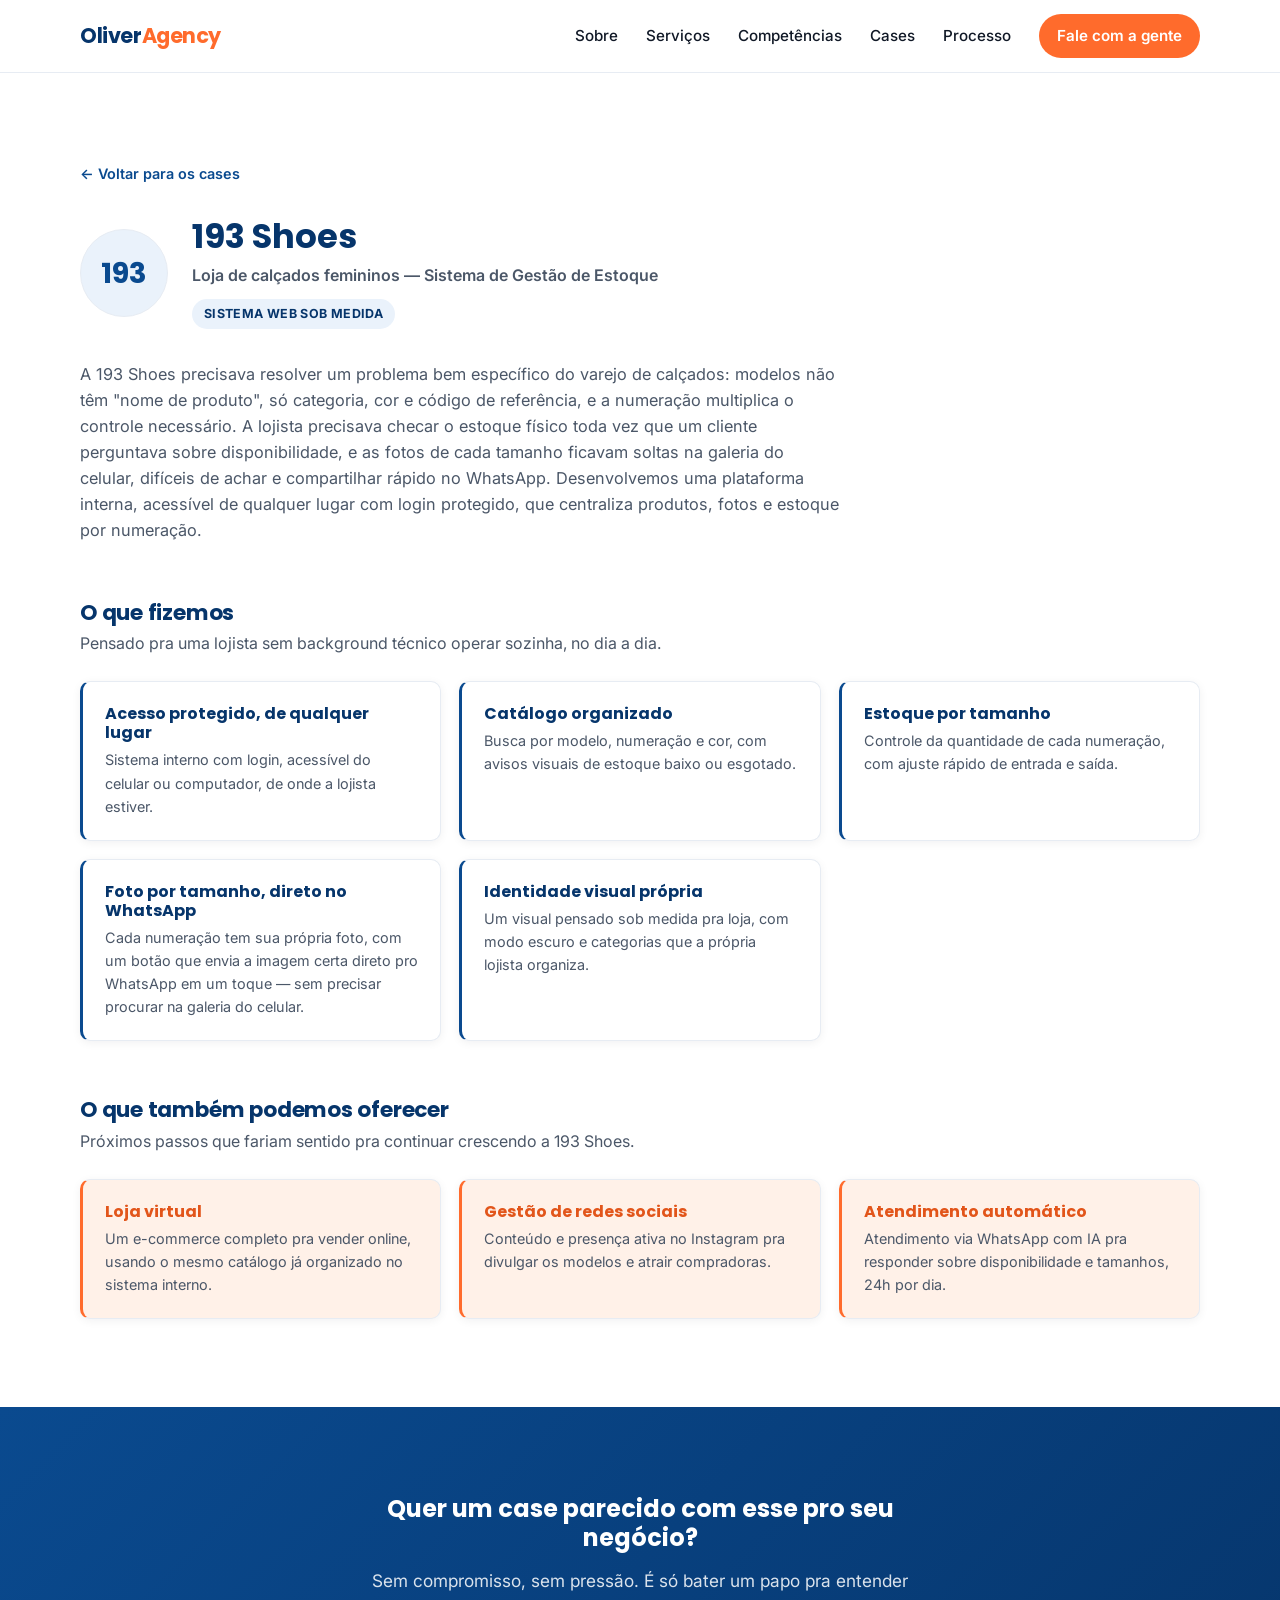
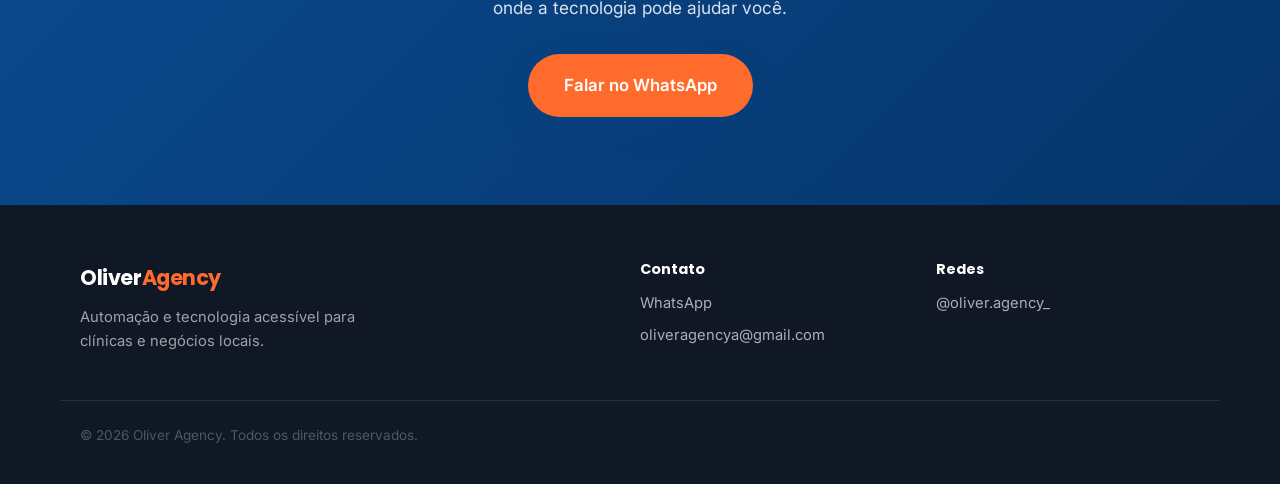
==== cases/193-shoes.html @ f558651e "Restore missing upsell section on 193 Shoes case page Lost during the earlier simplification pass; e" ====
<!DOCTYPE html>
<html lang="pt-BR">
<head>
<meta charset="UTF-8">
<meta name="viewport" content="width=device-width, initial-scale=1.0">
<title>193 Shoes — Sistema de Gestão de Estoque | Oliver Agency</title>
<meta name="description" content="Sistema web de controle de estoque por numeração desenvolvido pela Oliver Agency para a loja de calçados 193 Shoes.">
<link rel="icon" href="data:image/svg+xml,<svg xmlns=%22http://www.w3.org/2000/svg%22 viewBox=%220 0 100 100%22><rect width=%22100%22 height=%22100%22 rx=%2220%22 fill=%22%230A4A8F%22/><text x=%2250%22 y=%2268%22 font-size=%2260%22 text-anchor=%22middle%22 fill=%22%23FF6B2C%22 font-family=%22Arial%22>O</text></svg>">
<link rel="preconnect" href="https://fonts.googleapis.com">
<link rel="preconnect" href="https://fonts.gstatic.com" crossorigin>
<link href="https://fonts.googleapis.com/css2?family=Poppins:wght@600;700;800&family=Inter:wght@400;500;600;700&display=swap" rel="stylesheet">
<link rel="stylesheet" href="../css/style.css">
</head>
<body>
<div class="scroll-progress" id="scrollProgress" aria-hidden="true"></div>

<a class="skip-link" href="#main">Pular para o conteúdo</a>

<header class="site-header">
  <div class="container header-inner">
    <a href="../index.html" class="logo">Oliver<span>Agency</span></a>
    <nav class="main-nav" id="mainNav" aria-label="Navegação principal">
      <a href="../index.html#sobre">Sobre</a>
      <a href="../index.html#servicos">Serviços</a>
      <a href="../index.html#competencias">Competências</a>
      <a href="../index.html#cases">Cases</a>
      <a href="../index.html#processo">Processo</a>
      <a href="../index.html#contato" class="nav-cta">Fale com a gente</a>
    </nav>
    <button class="menu-toggle" id="menuToggle" aria-label="Abrir menu" aria-expanded="false" aria-controls="mainNav">
      <span></span><span></span><span></span>
    </button>
  </div>
</header>

<main id="main">
  <section class="section">
    <div class="container">
      <a class="profile-back" href="../index.html#cases">← Voltar para os cases</a>

      <div class="profile-hero">
        <div class="profile-avatar">
          <span class="profile-avatar-fallback">193</span>
        </div>
        <div class="profile-heading">
          <h1>193 Shoes</h1>
          <p class="profile-niche">Loja de calçados femininos — Sistema de Gestão de Estoque</p>
          <div class="profile-badges">
            <span class="status-badge">Sistema web sob medida</span>
          </div>
        </div>
      </div>

      <div class="profile-story">
        <p>A 193 Shoes precisava resolver um problema bem específico do varejo de calçados: modelos não têm "nome de produto", só categoria, cor e código de referência, e a numeração multiplica o controle necessário. A lojista precisava checar o estoque físico toda vez que um cliente perguntava sobre disponibilidade, e as fotos de cada tamanho ficavam soltas na galeria do celular, difíceis de achar e compartilhar rápido no WhatsApp. Desenvolvemos uma plataforma interna, acessível de qualquer lugar com login protegido, que centraliza produtos, fotos e estoque por numeração.</p>
      </div>

      <div class="service-group">
        <h2>O que fizemos</h2>
        <p class="service-group-sub">Pensado pra uma lojista sem background técnico operar sozinha, no dia a dia.</p>
        <div class="service-grid">
          <div class="service-card service-card-done">
            <h3>Acesso protegido, de qualquer lugar</h3>
            <p>Sistema interno com login, acessível do celular ou computador, de onde a lojista estiver.</p>
          </div>
          <div class="service-card service-card-done">
            <h3>Catálogo organizado</h3>
            <p>Busca por modelo, numeração e cor, com avisos visuais de estoque baixo ou esgotado.</p>
          </div>
          <div class="service-card service-card-done">
            <h3>Estoque por tamanho</h3>
            <p>Controle da quantidade de cada numeração, com ajuste rápido de entrada e saída.</p>
          </div>
          <div class="service-card service-card-done">
            <h3>Foto por tamanho, direto no WhatsApp</h3>
            <p>Cada numeração tem sua própria foto, com um botão que envia a imagem certa direto pro WhatsApp em um toque — sem precisar procurar na galeria do celular.</p>
          </div>
          <div class="service-card service-card-done">
            <h3>Identidade visual própria</h3>
            <p>Um visual pensado sob medida pra loja, com modo escuro e categorias que a própria lojista organiza.</p>
          </div>
        </div>
      </div>

      <div class="service-group">
        <h2>O que também podemos oferecer</h2>
        <p class="service-group-sub">Próximos passos que fariam sentido pra continuar crescendo a 193 Shoes.</p>
        <div class="service-grid">
          <div class="service-card service-card-upsell">
            <h3>Loja virtual</h3>
            <p>Um e-commerce completo pra vender online, usando o mesmo catálogo já organizado no sistema interno.</p>
          </div>
          <div class="service-card service-card-upsell">
            <h3>Gestão de redes sociais</h3>
            <p>Conteúdo e presença ativa no Instagram pra divulgar os modelos e atrair compradoras.</p>
          </div>
          <div class="service-card service-card-upsell">
            <h3>Atendimento automático</h3>
            <p>Atendimento via WhatsApp com IA pra responder sobre disponibilidade e tamanhos, 24h por dia.</p>
          </div>
        </div>
      </div>
    </div>
  </section>

  <section class="cta-final">
    <div class="container cta-final-inner">
      <h2>Quer um case parecido com esse pro seu negócio?</h2>
      <p>Sem compromisso, sem pressão. É só bater um papo pra entender onde a tecnologia pode ajudar você.</p>
      <a href="https://wa.me/5575998316140?text=Ol%C3%A1%2C%20vi%20o%20case%20da%20193%20Shoes%20e%20quero%20saber%20mais%20sobre%20a%20Oliver%20Agency" class="btn btn-primary btn-lg" target="_blank" rel="noopener">
        Falar no WhatsApp
      </a>
    </div>
  </section>
</main>

<footer class="site-footer">
  <div class="container footer-inner">
    <div class="footer-brand">
      <span class="logo logo-footer">Oliver<span>Agency</span></span>
      <p>Automação e tecnologia acessível para clínicas e negócios locais.</p>
    </div>
    <div class="footer-contact">
      <h4>Contato</h4>
      <a href="https://wa.me/5575998316140" target="_blank" rel="noopener">WhatsApp</a>
      <a href="mailto:oliveragencya@gmail.com">oliveragencya@gmail.com</a>
    </div>
    <div class="footer-social">
      <h4>Redes</h4>
      <a href="https://instagram.com/oliver.agency_" target="_blank" rel="noopener">@oliver.agency_</a>
    </div>
  </div>
  <div class="container footer-bottom">
    <p>&copy; <span id="year"></span> Oliver Agency. Todos os direitos reservados.</p>
  </div>
</footer>

<script src="../js/main.js"></script>
</body>
</html>
---- css/style.css ----
/* ==========================================================================
   Oliver Agency — Design tokens
   ========================================================================== */
:root {
  --blue: #0A4A8F;
  --blue-dark: #06356b;
  --blue-light: #eaf2fb;
  --orange: #FF6B2C;
  --orange-dark: #e2551a;
  --orange-light: #fff1e8;
  --white: #ffffff;
  --ink: #101826;
  --ink-soft: #4b5768;
  --line: #e7ecf3;
  --bg-alt: #f6f9fd;

  --font-head: 'Poppins', 'Segoe UI', sans-serif;
  --font-body: 'Inter', 'Segoe UI', sans-serif;

  --radius: 16px;
  --radius-sm: 10px;
  --shadow-sm: 0 2px 10px rgba(16, 24, 38, 0.06);
  --shadow-md: 0 12px 32px rgba(10, 74, 143, 0.12);
  --container: 1160px;
}

* { box-sizing: border-box; }
html { scroll-behavior: smooth; }
body {
  margin: 0;
  font-family: var(--font-body);
  color: var(--ink);
  background: var(--white);
  line-height: 1.6;
  -webkit-font-smoothing: antialiased;
}
h1, h2, h3, h4 { font-family: var(--font-head); color: var(--blue-dark); line-height: 1.2; margin: 0 0 0.5em; }
p { margin: 0 0 1em; color: var(--ink-soft); }
a { color: inherit; text-decoration: none; }
code {
  font-family: 'SFMono-Regular', Consolas, monospace;
  font-size: 0.85em;
  background: var(--bg-alt);
  padding: 2px 6px;
  border-radius: 4px;
}
.profile-story a, .service-card p a {
  color: var(--blue);
  text-decoration: underline;
  text-underline-offset: 2px;
}
img { max-width: 100%; display: block; }
ol, ul { padding: 0; margin: 0; list-style: none; }
svg { flex-shrink: 0; }

.container {
  max-width: var(--container);
  margin: 0 auto;
  padding: 0 20px;
}
.section-narrow { max-width: 760px; }

.skip-link {
  position: absolute;
  left: -999px;
  top: 0;
  background: var(--blue);
  color: #fff;
  padding: 10px 16px;
  z-index: 1000;
}
.skip-link:focus { left: 10px; top: 10px; }

/* ==========================================================================
   Scroll progress bar
   ========================================================================== */
.scroll-progress {
  position: fixed;
  top: 0;
  left: 0;
  height: 3px;
  width: 0%;
  background: linear-gradient(90deg, var(--orange), var(--blue));
  z-index: 999;
  transition: width 0.1s linear;
}
@media (prefers-reduced-motion: reduce) {
  .scroll-progress { transition: none; }
}

/* ==========================================================================
   Header
   ========================================================================== */
.main-nav a.active { color: var(--orange-dark); }
.site-header {
  position: sticky;
  top: 0;
  z-index: 100;
  background: rgba(255, 255, 255, 0.92);
  backdrop-filter: blur(8px);
  border-bottom: 1px solid var(--line);
}
.header-inner {
  display: flex;
  align-items: center;
  justify-content: space-between;
  height: 72px;
}
.logo {
  font-family: var(--font-head);
  font-weight: 700;
  font-size: 1.3rem;
  color: var(--blue-dark);
  letter-spacing: -0.02em;
}
.logo span { color: var(--orange); }

.main-nav {
  display: flex;
  align-items: center;
  gap: 28px;
}
.main-nav a {
  font-size: 0.95rem;
  font-weight: 500;
  color: var(--ink);
  transition: color 0.2s ease;
}
.main-nav a:hover { color: var(--orange); }
.nav-cta {
  background: var(--orange);
  color: #fff !important;
  padding: 10px 18px;
  border-radius: 999px;
  font-weight: 600 !important;
}
.nav-cta:hover { background: var(--orange-dark); color: #fff !important; }

.menu-toggle {
  display: none;
  flex-direction: column;
  gap: 5px;
  background: none;
  border: none;
  cursor: pointer;
  padding: 8px;
}
.menu-toggle span {
  width: 24px;
  height: 2px;
  background: var(--blue-dark);
  transition: transform 0.25s ease, opacity 0.25s ease;
}
.menu-toggle.open span:nth-child(1) { transform: translateY(7px) rotate(45deg); }
.menu-toggle.open span:nth-child(2) { opacity: 0; }
.menu-toggle.open span:nth-child(3) { transform: translateY(-7px) rotate(-45deg); }

/* ==========================================================================
   Hero
   ========================================================================== */
.hero {
  position: relative;
  padding: 96px 0 80px;
  overflow: hidden;
  background: linear-gradient(180deg, #fbfdff 0%, #ffffff 100%);
}
.hero-glow {
  position: absolute;
  top: -180px;
  right: -160px;
  width: 480px;
  height: 480px;
  background: radial-gradient(circle, rgba(255,107,44,0.16), transparent 70%);
  z-index: 0;
  animation: float-blob-1 10s ease-in-out infinite;
}
.hero-glow-2 {
  position: absolute;
  bottom: -220px;
  left: -180px;
  width: 520px;
  height: 520px;
  background: radial-gradient(circle, rgba(10,74,143,0.12), transparent 70%);
  z-index: 0;
  animation: float-blob-2 12s ease-in-out infinite;
}
@keyframes float-blob-1 {
  0%, 100% { transform: translate(0, 0) scale(1); }
  50% { transform: translate(-30px, 30px) scale(1.06); }
}
@keyframes float-blob-2 {
  0%, 100% { transform: translate(0, 0) scale(1); }
  50% { transform: translate(30px, -20px) scale(1.08); }
}
@media (prefers-reduced-motion: reduce) {
  .hero-glow, .hero-glow-2 { animation: none; }
}
.hero-inner { position: relative; z-index: 1; max-width: 780px; }
.eyebrow {
  display: inline-block;
  font-weight: 600;
  color: var(--orange-dark);
  background: var(--orange-light);
  padding: 6px 14px;
  border-radius: 999px;
  font-size: 0.85rem;
  margin-bottom: 20px;
}
.hero h1 {
  font-size: clamp(2.1rem, 5vw, 3.4rem);
  font-weight: 700;
  letter-spacing: -0.02em;
  margin-bottom: 22px;
}
.hero h1 .highlight {
  background: linear-gradient(90deg, var(--orange-dark), var(--orange), #ffb27a, var(--orange));
  background-size: 250% auto;
  -webkit-background-clip: text;
  background-clip: text;
  color: transparent;
  animation: gradient-shift 5s ease-in-out infinite;
}
@keyframes gradient-shift {
  0%, 100% { background-position: 0% center; }
  50% { background-position: 100% center; }
}
@media (prefers-reduced-motion: reduce) {
  .hero h1 .highlight { animation: none; }
}
.hero-sub {
  font-size: 1.15rem;
  color: var(--ink-soft);
  max-width: 620px;
  margin-bottom: 32px;
}
.hero-actions { display: flex; flex-wrap: wrap; gap: 14px; }

/* ==========================================================================
   Buttons
   ========================================================================== */
.btn {
  position: relative;
  display: inline-flex;
  align-items: center;
  gap: 10px;
  padding: 14px 26px;
  border-radius: 999px;
  font-weight: 600;
  font-size: 1rem;
  transition: transform 0.2s ease, box-shadow 0.2s ease, background 0.2s ease;
  border: 2px solid transparent;
  cursor: pointer;
  overflow: hidden;
}
.btn-primary::before {
  content: "";
  position: absolute;
  top: 0;
  left: -60%;
  width: 40%;
  height: 100%;
  background: linear-gradient(120deg, transparent, rgba(255,255,255,0.35), transparent);
  transform: skewX(-20deg);
  transition: left 0.6s ease;
}
.btn-primary:hover::before { left: 130%; }
@media (prefers-reduced-motion: reduce) {
  .btn-primary::before { display: none; }
}
.btn-primary {
  background: var(--orange);
  color: #fff;
  box-shadow: var(--shadow-md);
}
.btn-primary:hover { background: var(--orange-dark); transform: translateY(-2px); }
.btn-ghost {
  background: transparent;
  color: var(--blue-dark);
  border-color: var(--line);
}
.btn-ghost:hover { border-color: var(--blue); transform: translateY(-2px); }
.btn-lg { padding: 16px 34px; font-size: 1.05rem; }

/* ==========================================================================
   Sections
   ========================================================================== */
.section { padding: 88px 0; }
.section-alt { background: var(--bg-alt); }
.section-head { max-width: 680px; margin: 0 auto 52px; text-align: center; }
.section-head p.lead { margin-left: auto; margin-right: auto; }

.tag {
  display: inline-block;
  font-size: 0.8rem;
  font-weight: 700;
  text-transform: uppercase;
  letter-spacing: 0.08em;
  color: var(--blue);
  margin-bottom: 14px;
}
.section h2 {
  font-size: clamp(1.6rem, 3.2vw, 2.3rem);
  font-weight: 700;
  letter-spacing: -0.01em;
}
.lead { font-size: 1.08rem; }

/* Sobre section keeps left alignment even though narrow */
#sobre .tag, #sobre h2, #sobre p { text-align: left; }

/* ==========================================================================
   Grids & Cards
   ========================================================================== */
.grid { display: grid; gap: 26px; }
.grid-3 { grid-template-columns: repeat(3, 1fr); }
.grid-2 { grid-template-columns: repeat(2, 1fr); }

.card {
  background: #fff;
  border: 1px solid var(--line);
  border-radius: var(--radius);
  padding: 32px 28px;
  box-shadow: var(--shadow-sm);
  transition: transform 0.25s ease, box-shadow 0.25s ease;
}
.card:hover { transform: translateY(-4px); box-shadow: var(--shadow-md); }
.card h3 { font-size: 1.15rem; margin-bottom: 10px; }
.card p { margin-bottom: 0; font-size: 0.97rem; }

.card-icon {
  width: 56px;
  height: 56px;
  border-radius: 14px;
  display: flex;
  align-items: center;
  justify-content: center;
  margin-bottom: 20px;
}
.icon-orange { background: var(--orange-light); color: var(--orange-dark); }
.icon-blue { background: var(--blue-light); color: var(--blue); }

/* ==========================================================================
   Skills / Competências
   ========================================================================== */
.skills-grid {
  display: grid;
  grid-template-columns: repeat(2, 1fr);
  gap: 22px;
}
.skill-block {
  background: #fff;
  border: 1px solid var(--line);
  border-radius: var(--radius);
  padding: 28px;
  box-shadow: var(--shadow-sm);
}
.skill-title {
  display: flex;
  align-items: center;
  gap: 10px;
  font-size: 1.1rem;
  margin-bottom: 10px;
}
.dot { width: 10px; height: 10px; border-radius: 50%; flex-shrink: 0; }
.dot-orange { background: var(--orange); }
.dot-blue { background: var(--blue); }
.skill-desc { font-size: 0.95rem; margin-bottom: 16px; }
.badges { display: flex; flex-wrap: wrap; gap: 8px; }
.badge {
  font-size: 0.82rem;
  font-weight: 600;
  padding: 6px 12px;
  border-radius: 999px;
  background: var(--blue-light);
  color: var(--blue-dark);
  white-space: nowrap;
}

/* ==========================================================================
   Cases — carrossel horizontal infinito
   ========================================================================== */
.cases-carousel {
  display: flex;
  align-items: center;
  gap: 14px;
}
.cases-viewport {
  overflow-x: auto;
  overflow-y: hidden;
  flex: 1;
  min-width: 0;
  scroll-snap-type: x proximity;
  -webkit-overflow-scrolling: touch;
  scrollbar-width: thin;
}
.cases-slide { scroll-snap-align: start; }
.cases-track {
  display: flex;
  gap: 24px;
  transition: transform 0.6s cubic-bezier(0.65, 0, 0.35, 1);
}
.cases-slide {
  flex: 0 0 auto;
  width: 300px;
  display: flex;
}
.cases-slide > * { width: 100%; }
.cases-arrow {
  flex-shrink: 0;
  width: 44px;
  height: 44px;
  border-radius: 50%;
  background: #fff;
  border: 1px solid var(--line);
  display: flex;
  align-items: center;
  justify-content: center;
  color: var(--blue-dark);
  cursor: pointer;
  box-shadow: var(--shadow-sm);
  transition: background 0.2s ease, color 0.2s ease, transform 0.2s ease;
}
.cases-arrow:hover { background: var(--orange); color: #fff; transform: scale(1.06); }
@media (max-width: 980px) {
  .cases-slide { width: 270px; }
}
@media (max-width: 760px) {
  .cases-carousel { gap: 6px; }
  .cases-arrow { width: 36px; height: 36px; }
  .cases-slide { width: 78vw; }
}

.case-card {
  background: #fff;
  border: 1px solid var(--line);
  border-radius: var(--radius);
  padding: 26px 24px;
  box-shadow: var(--shadow-sm);
  transition: transform 0.25s ease, box-shadow 0.25s ease;
  display: flex;
  flex-direction: column;
}
.case-card:hover { transform: translateY(-4px); box-shadow: var(--shadow-md); }
.case-tagbar { margin-bottom: 16px; }
.case-type {
  font-size: 0.72rem;
  font-weight: 700;
  text-transform: uppercase;
  letter-spacing: 0.04em;
  color: var(--blue);
  background: var(--blue-light);
  padding: 5px 10px;
  border-radius: 999px;
}
.case-tagbar-progress .case-type { color: var(--orange-dark); background: var(--orange-light); }
.case-card h3 { font-size: 1.1rem; margin-bottom: 4px; }
.case-niche { font-size: 0.85rem; color: var(--ink-soft); font-weight: 600; margin-bottom: 12px; }
.case-result { font-size: 0.92rem; margin-bottom: 0; }

.case-avatar {
  width: 56px;
  height: 56px;
  border-radius: 50%;
  overflow: hidden;
  margin-bottom: 16px;
  background: var(--blue-light);
  display: flex;
  align-items: center;
  justify-content: center;
  border: 1px solid var(--line);
}
.case-avatar img { width: 100%; height: 100%; object-fit: cover; }
.case-avatar-fallback {
  font-family: var(--font-head);
  font-weight: 700;
  font-size: 1.05rem;
  color: var(--blue);
}

.case-cta-link {
  display: inline-flex;
  align-items: center;
  gap: 4px;
  margin-top: auto;
  padding-top: 16px;
  border-top: 1px solid var(--line);
  font-size: 0.88rem;
  font-weight: 700;
  color: var(--orange-dark);
  transition: gap 0.2s ease;
}
.case-cta-link:hover { gap: 8px; }

.case-links {
  display: flex;
  align-items: center;
  gap: 10px;
  margin-top: 16px;
  padding-top: 16px;
  border-top: 1px solid var(--line);
}
.case-link {
  display: inline-flex;
  align-items: center;
  justify-content: center;
  width: 34px;
  height: 34px;
  border-radius: 50%;
  background: var(--bg-alt);
  color: var(--blue);
  transition: background 0.2s ease, color 0.2s ease;
}
.case-link:hover { background: var(--orange); color: #fff; }
.case-link-site {
  width: auto;
  border-radius: 999px;
  padding: 0 14px;
  gap: 6px;
  font-size: 0.82rem;
  font-weight: 600;
}

/* ==========================================================================
   Perfil de cliente (cases/*.html)
   ========================================================================== */
.profile-back {
  display: inline-flex;
  align-items: center;
  gap: 6px;
  font-size: 0.9rem;
  font-weight: 600;
  color: var(--blue);
  margin-bottom: 32px;
}
.profile-back:hover { color: var(--orange-dark); }

.profile-hero {
  display: flex;
  align-items: center;
  gap: 24px;
  flex-wrap: wrap;
  margin-bottom: 12px;
}
.profile-avatar {
  width: 88px;
  height: 88px;
  border-radius: 50%;
  background: var(--blue-light);
  border: 1px solid var(--line);
  display: flex;
  align-items: center;
  justify-content: center;
  overflow: hidden;
  flex-shrink: 0;
}
.profile-avatar img { width: 100%; height: 100%; object-fit: cover; }
.profile-avatar-fallback {
  font-family: var(--font-head);
  font-weight: 700;
  font-size: 1.8rem;
  color: var(--blue);
}
.profile-heading h1 {
  font-size: clamp(1.5rem, 3.4vw, 2.1rem);
  margin-bottom: 6px;
}
.profile-niche { color: var(--ink-soft); font-weight: 600; margin-bottom: 10px; }
.profile-badges { display: flex; flex-wrap: wrap; gap: 8px; }
.status-badge {
  font-size: 0.78rem;
  font-weight: 700;
  text-transform: uppercase;
  letter-spacing: 0.03em;
  padding: 5px 12px;
  border-radius: 999px;
  background: var(--blue-light);
  color: var(--blue-dark);
}
.status-badge-progress { background: var(--orange-light); color: var(--orange-dark); }

.profile-links {
  display: flex;
  flex-wrap: wrap;
  gap: 10px;
  margin: 28px 0 8px;
}
.profile-link {
  display: inline-flex;
  align-items: center;
  gap: 8px;
  padding: 10px 18px;
  border-radius: 999px;
  background: var(--bg-alt);
  border: 1px solid var(--line);
  color: var(--blue-dark);
  font-weight: 600;
  font-size: 0.92rem;
  transition: background 0.2s ease, border-color 0.2s ease;
}
.profile-link:hover { background: var(--blue-light); border-color: var(--blue); }

.social-preview { position: relative; }
.social-preview-card {
  position: absolute;
  bottom: calc(100% + 12px);
  left: 50%;
  transform: translateX(-50%) translateY(6px);
  width: 180px;
  background: #fff;
  border: 1px solid var(--line);
  border-radius: 16px;
  padding: 16px;
  box-shadow: var(--shadow-md);
  opacity: 0;
  pointer-events: none;
  transition: opacity 0.2s ease, transform 0.2s ease;
  text-align: center;
  z-index: 20;
}
.social-preview-card::after {
  content: "";
  position: absolute;
  top: 100%;
  left: 50%;
  transform: translateX(-50%);
  border: 7px solid transparent;
  border-top-color: #fff;
}
.social-preview:hover .social-preview-card,
.social-preview:focus-visible .social-preview-card {
  opacity: 1;
  transform: translateX(-50%) translateY(0);
  pointer-events: auto;
}
.social-preview-card img {
  width: 56px;
  height: 56px;
  border-radius: 50%;
  object-fit: cover;
  display: block;
  margin: 0 auto 10px;
  border: 1px solid var(--line);
}
.social-preview-handle {
  display: block;
  font-weight: 700;
  font-size: 0.85rem;
  color: var(--ink);
  margin-bottom: 6px;
}
.social-preview-cta {
  display: block;
  font-size: 0.75rem;
  color: var(--orange-dark);
  font-weight: 700;
}

.profile-intro { max-width: 680px; font-size: 1.05rem; margin: 24px 0 0; }

.service-group { margin-top: 56px; }
.service-group h2 {
  font-size: 1.35rem;
  margin-bottom: 6px;
}
.service-group-sub { color: var(--ink-soft); margin-bottom: 24px; max-width: 620px; }

.service-grid {
  display: grid;
  grid-template-columns: repeat(3, 1fr);
  gap: 18px;
}
.service-card {
  background: #fff;
  border: 1px solid var(--line);
  border-radius: var(--radius-sm);
  padding: 22px;
  box-shadow: var(--shadow-sm);
}
.service-card h3 { font-size: 1rem; margin-bottom: 6px; }
.service-card p { font-size: 0.9rem; margin-bottom: 0; }
.service-card-done { border-left: 3px solid var(--blue); }
.service-card-upsell {
  border-left: 3px solid var(--orange);
  background: var(--orange-light);
}
.service-card-upsell h3 { color: var(--orange-dark); }

/* ==========================================================================
   Perfil de cliente — narrativa, stack, estatísticas e desafios
   ========================================================================== */
.profile-story {
  max-width: 760px;
  margin-top: 32px;
}
.profile-story h2 { font-size: 1.35rem; margin-bottom: 14px; }
.profile-story p { font-size: 1.02rem; }
.profile-story p + p { margin-top: 1em; }

.tech-stack { margin-top: 28px; }
.tech-stack-label {
  font-size: 0.78rem;
  font-weight: 700;
  text-transform: uppercase;
  letter-spacing: 0.05em;
  color: var(--ink-soft);
  margin-bottom: 10px;
}

.stat-grid {
  display: grid;
  grid-template-columns: repeat(3, 1fr);
  gap: 18px;
}
.stat-card {
  background: var(--blue-light);
  border-radius: var(--radius-sm);
  padding: 24px 20px;
  text-align: center;
}
.stat-number {
  display: block;
  font-family: var(--font-head);
  font-weight: 800;
  font-size: 1.9rem;
  color: var(--blue-dark);
  line-height: 1.1;
  margin-bottom: 6px;
}
.stat-label { font-size: 0.88rem; color: var(--ink-soft); }
.stat-grid-spaced { margin-top: 18px; }

.challenge-list { display: flex; flex-direction: column; gap: 16px; }
.challenge-item {
  background: #fff;
  border: 1px solid var(--line);
  border-radius: var(--radius-sm);
  padding: 20px 22px;
  box-shadow: var(--shadow-sm);
}
.challenge-item h3 { font-size: 1rem; margin-bottom: 8px; }
.challenge-item p { font-size: 0.92rem; margin-bottom: 0; }
.challenge-item p + p { margin-top: 8px; }
.challenge-item .challenge-fix { color: var(--blue-dark); }
.challenge-item .challenge-fix strong { color: inherit; }

.role-note {
  margin-top: 20px;
  font-size: 0.92rem;
  color: var(--ink-soft);
  border-left: 3px solid var(--line);
  padding-left: 14px;
}

@media (max-width: 760px) {
  .stat-grid { grid-template-columns: 1fr; }
}

.case-card-placeholder {
  border: 2px dashed var(--line);
  background: var(--bg-alt);
  align-items: flex-start;
  justify-content: center;
  cursor: pointer;
  text-decoration: none;
}
.case-card-placeholder:hover {
  border-color: var(--orange);
  background: var(--orange-light);
}
.case-card-placeholder:hover .case-placeholder-icon {
  background: var(--orange);
  color: #fff;
  border-color: var(--orange);
}
.case-placeholder-icon {
  width: 44px;
  height: 44px;
  border-radius: 12px;
  background: #fff;
  border: 1px solid var(--line);
  display: flex;
  align-items: center;
  justify-content: center;
  color: var(--orange);
  margin-bottom: 14px;
}
.case-card-placeholder h3 { color: var(--ink-soft); }

/* ==========================================================================
   Processo
   ========================================================================== */
.process-list {
  display: grid;
  grid-template-columns: repeat(4, 1fr);
  gap: 24px;
  counter-reset: step;
}
.process-step {
  background: #fff;
  border: 1px solid var(--line);
  border-radius: var(--radius);
  padding: 28px 22px;
  position: relative;
}
.step-number {
  display: block;
  font-family: var(--font-head);
  font-weight: 800;
  font-size: 1.6rem;
  color: var(--orange);
  margin-bottom: 12px;
}
.process-list-3col { grid-template-columns: repeat(3, 1fr); }
.process-step h3 { font-size: 1.05rem; margin-bottom: 8px; }
.process-step p { font-size: 0.92rem; margin-bottom: 0; }

/* ==========================================================================
   Diferenciais
   ========================================================================== */
.diff-item {
  display: flex;
  gap: 18px;
  padding: 20px;
}
.diff-icon {
  width: 48px;
  height: 48px;
  border-radius: 12px;
  background: var(--blue-light);
  color: var(--blue);
  display: flex;
  align-items: center;
  justify-content: center;
  flex-shrink: 0;
}
.diff-item h3 { font-size: 1.05rem; margin-bottom: 6px; }
.diff-item p { font-size: 0.95rem; margin-bottom: 0; }

/* ==========================================================================
   CTA final
   ========================================================================== */
.cta-final {
  background: linear-gradient(135deg, var(--blue) 0%, var(--blue-dark) 100%);
  padding: 88px 0;
  text-align: center;
}
.cta-final-inner { max-width: 620px; margin: 0 auto; }
.cta-final h2 { color: #fff; margin-bottom: 14px; }
.cta-final p { color: rgba(255,255,255,0.85); margin-bottom: 32px; font-size: 1.08rem; }

/* ==========================================================================
   Footer
   ========================================================================== */
.site-footer {
  background: var(--ink);
  color: rgba(255,255,255,0.75);
  padding: 56px 0 24px;
}
.footer-inner {
  display: grid;
  grid-template-columns: 2fr 1fr 1fr;
  gap: 32px;
  padding-bottom: 32px;
  border-bottom: 1px solid rgba(255,255,255,0.1);
}
.logo-footer { color: #fff; }
.logo-footer span { color: var(--orange); }
.footer-brand p { margin-top: 12px; color: rgba(255,255,255,0.6); font-size: 0.92rem; max-width: 280px; }
.site-footer h4 { color: #fff; font-size: 0.9rem; margin-bottom: 14px; }
.site-footer a { display: block; color: rgba(255,255,255,0.65); font-size: 0.92rem; margin-bottom: 8px; transition: color 0.2s ease; }
.site-footer a:hover { color: var(--orange); }
.footer-bottom { padding-top: 24px; font-size: 0.85rem; color: rgba(255,255,255,0.5); }

/* ==========================================================================
   Reveal animation
   ========================================================================== */
.reveal {
  opacity: 0;
  transform: translateY(16px);
  transition: opacity 0.6s ease, transform 0.6s ease;
}
.reveal.is-visible { opacity: 1; transform: translateY(0); }
@media (prefers-reduced-motion: reduce) {
  .reveal { opacity: 1; transform: none; transition: none; }
  html { scroll-behavior: auto; }
}

/* ==========================================================================
   Responsive
   ========================================================================== */
@media (max-width: 980px) {
  .grid-3 { grid-template-columns: repeat(2, 1fr); }
  .process-list { grid-template-columns: repeat(2, 1fr); }
  .skills-grid { grid-template-columns: 1fr; }
  .footer-inner { grid-template-columns: 1fr 1fr; }
  .service-grid { grid-template-columns: repeat(2, 1fr); }
}

@media (max-width: 760px) {
  .main-nav {
    position: absolute;
    top: 72px;
    left: 0;
    right: 0;
    background: #fff;
    flex-direction: column;
    align-items: stretch;
    padding: 16px 20px 24px;
    gap: 4px;
    border-bottom: 1px solid var(--line);
    box-shadow: var(--shadow-md);
    transform: translateY(-8px);
    opacity: 0;
    pointer-events: none;
    transition: transform 0.25s ease, opacity 0.25s ease;
  }
  .main-nav.open { transform: translateY(0); opacity: 1; pointer-events: auto; }
  .main-nav a { padding: 12px 8px; border-radius: 8px; }
  .main-nav a:hover { background: var(--bg-alt); }
  .nav-cta { text-align: center; margin-top: 6px; }
  .menu-toggle { display: flex; }

  .hero { padding: 64px 0 56px; }
  .section { padding: 64px 0; }

  .grid-3, .grid-2, .process-list, .service-grid { grid-template-columns: 1fr; }
  .profile-hero { gap: 16px; }
  .footer-inner { grid-template-columns: 1fr; }
  .diff-item { padding: 16px 0; }
}
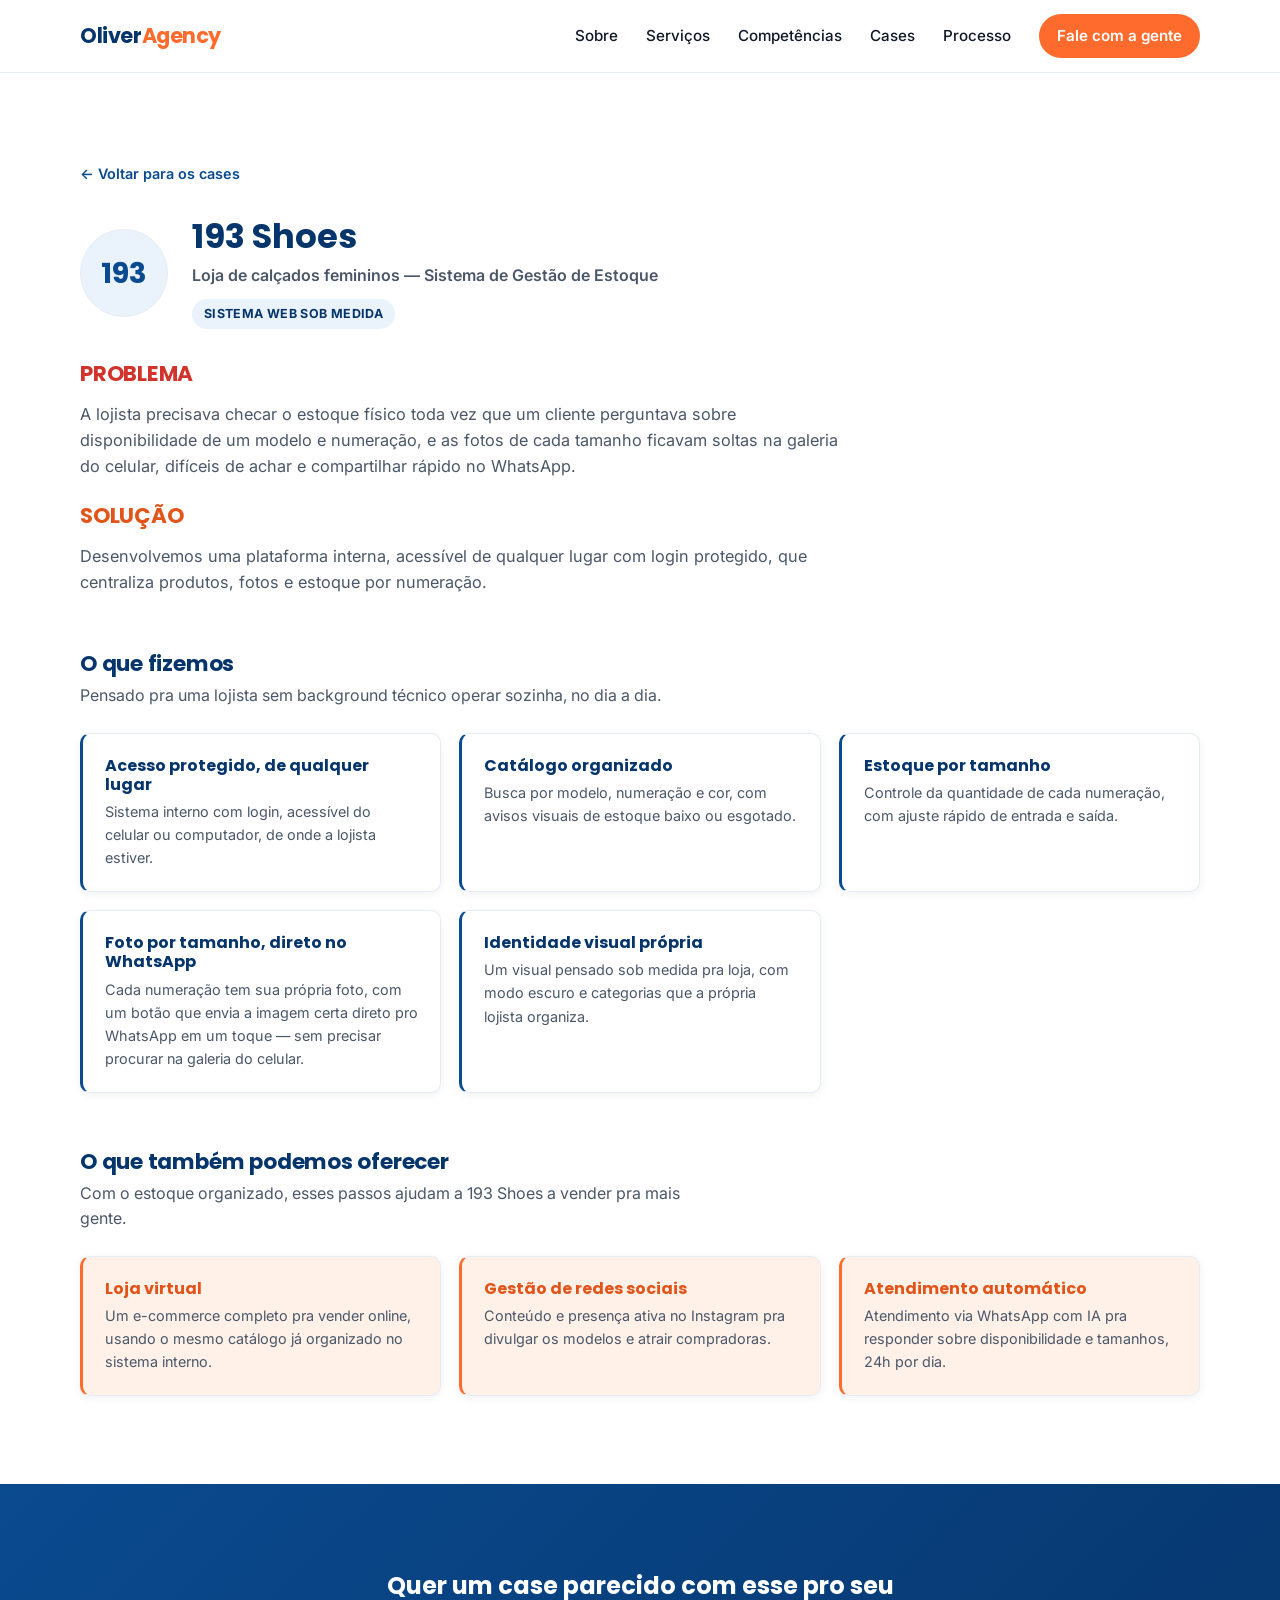
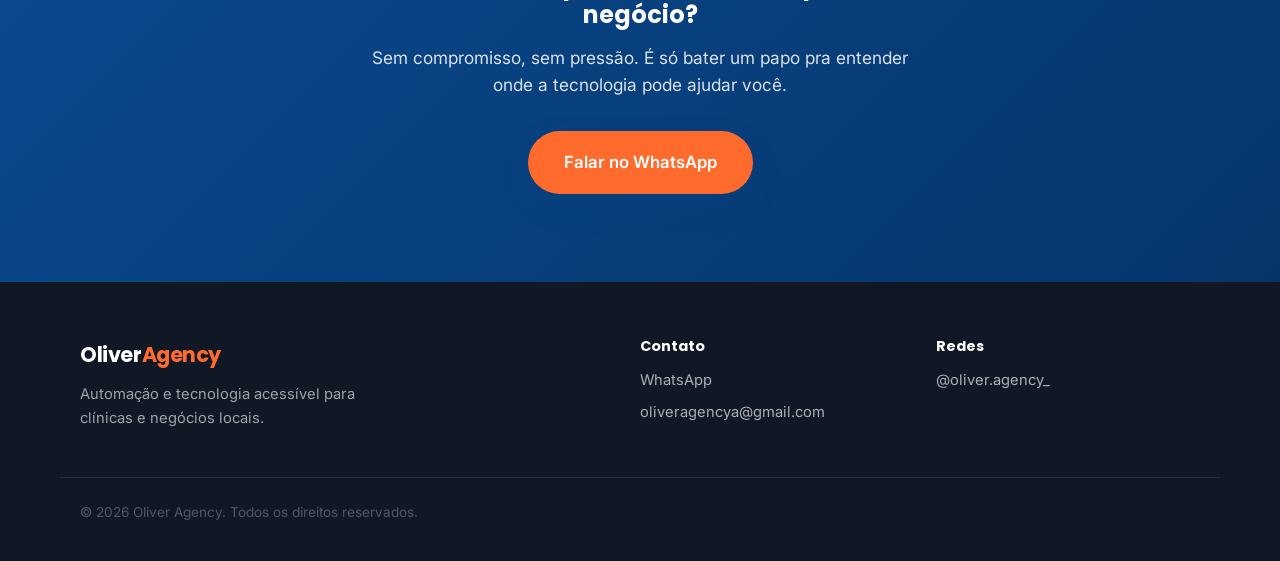
==== commit 4adf6a3c: "Standardize case profiles with a Problema/Solução opening Every case now opens with a red "Problema"" ====
--- a/cases/193-shoes.html
+++ b/cases/193-shoes.html
@@ -52,7 +52,10 @@
       </div>
 
       <div class="profile-story">
-        <p>A 193 Shoes precisava resolver um problema bem específico do varejo de calçados: modelos não têm "nome de produto", só categoria, cor e código de referência, e a numeração multiplica o controle necessário. A lojista precisava checar o estoque físico toda vez que um cliente perguntava sobre disponibilidade, e as fotos de cada tamanho ficavam soltas na galeria do celular, difíceis de achar e compartilhar rápido no WhatsApp. Desenvolvemos uma plataforma interna, acessível de qualquer lugar com login protegido, que centraliza produtos, fotos e estoque por numeração.</p>
+        <h2 class="ps-heading ps-heading-problem">Problema</h2>
+        <p>A lojista precisava checar o estoque físico toda vez que um cliente perguntava sobre disponibilidade de um modelo e numeração, e as fotos de cada tamanho ficavam soltas na galeria do celular, difíceis de achar e compartilhar rápido no WhatsApp.</p>
+        <h2 class="ps-heading ps-heading-solution">Solução</h2>
+        <p>Desenvolvemos uma plataforma interna, acessível de qualquer lugar com login protegido, que centraliza produtos, fotos e estoque por numeração.</p>
       </div>
 
       <div class="service-group">
@@ -84,7 +87,7 @@
 
       <div class="service-group">
         <h2>O que também podemos oferecer</h2>
-        <p class="service-group-sub">Próximos passos que fariam sentido pra continuar crescendo a 193 Shoes.</p>
+        <p class="service-group-sub">Com o estoque organizado, esses passos ajudam a 193 Shoes a vender pra mais gente.</p>
         <div class="service-grid">
           <div class="service-card service-card-upsell">
             <h3>Loja virtual</h3>
--- a/css/style.css
+++ b/css/style.css
@@ -8,6 +8,7 @@
   --orange: #FF6B2C;
   --orange-dark: #e2551a;
   --orange-light: #fff1e8;
+  --red: #d0342c;
   --white: #ffffff;
   --ink: #101826;
   --ink-soft: #4b5768;
@@ -693,6 +694,16 @@
   margin-top: 32px;
 }
 .profile-story h2 { font-size: 1.35rem; margin-bottom: 14px; }
+.ps-heading {
+  font-size: 1.1rem;
+  font-weight: 800;
+  text-transform: uppercase;
+  letter-spacing: 0.04em;
+  margin: 24px 0 8px;
+}
+.ps-heading:first-child { margin-top: 0; }
+.ps-heading-problem { color: var(--red); }
+.ps-heading-solution { color: var(--orange-dark); }
 .profile-story p { font-size: 1.02rem; }
 .profile-story p + p { margin-top: 1em; }
 
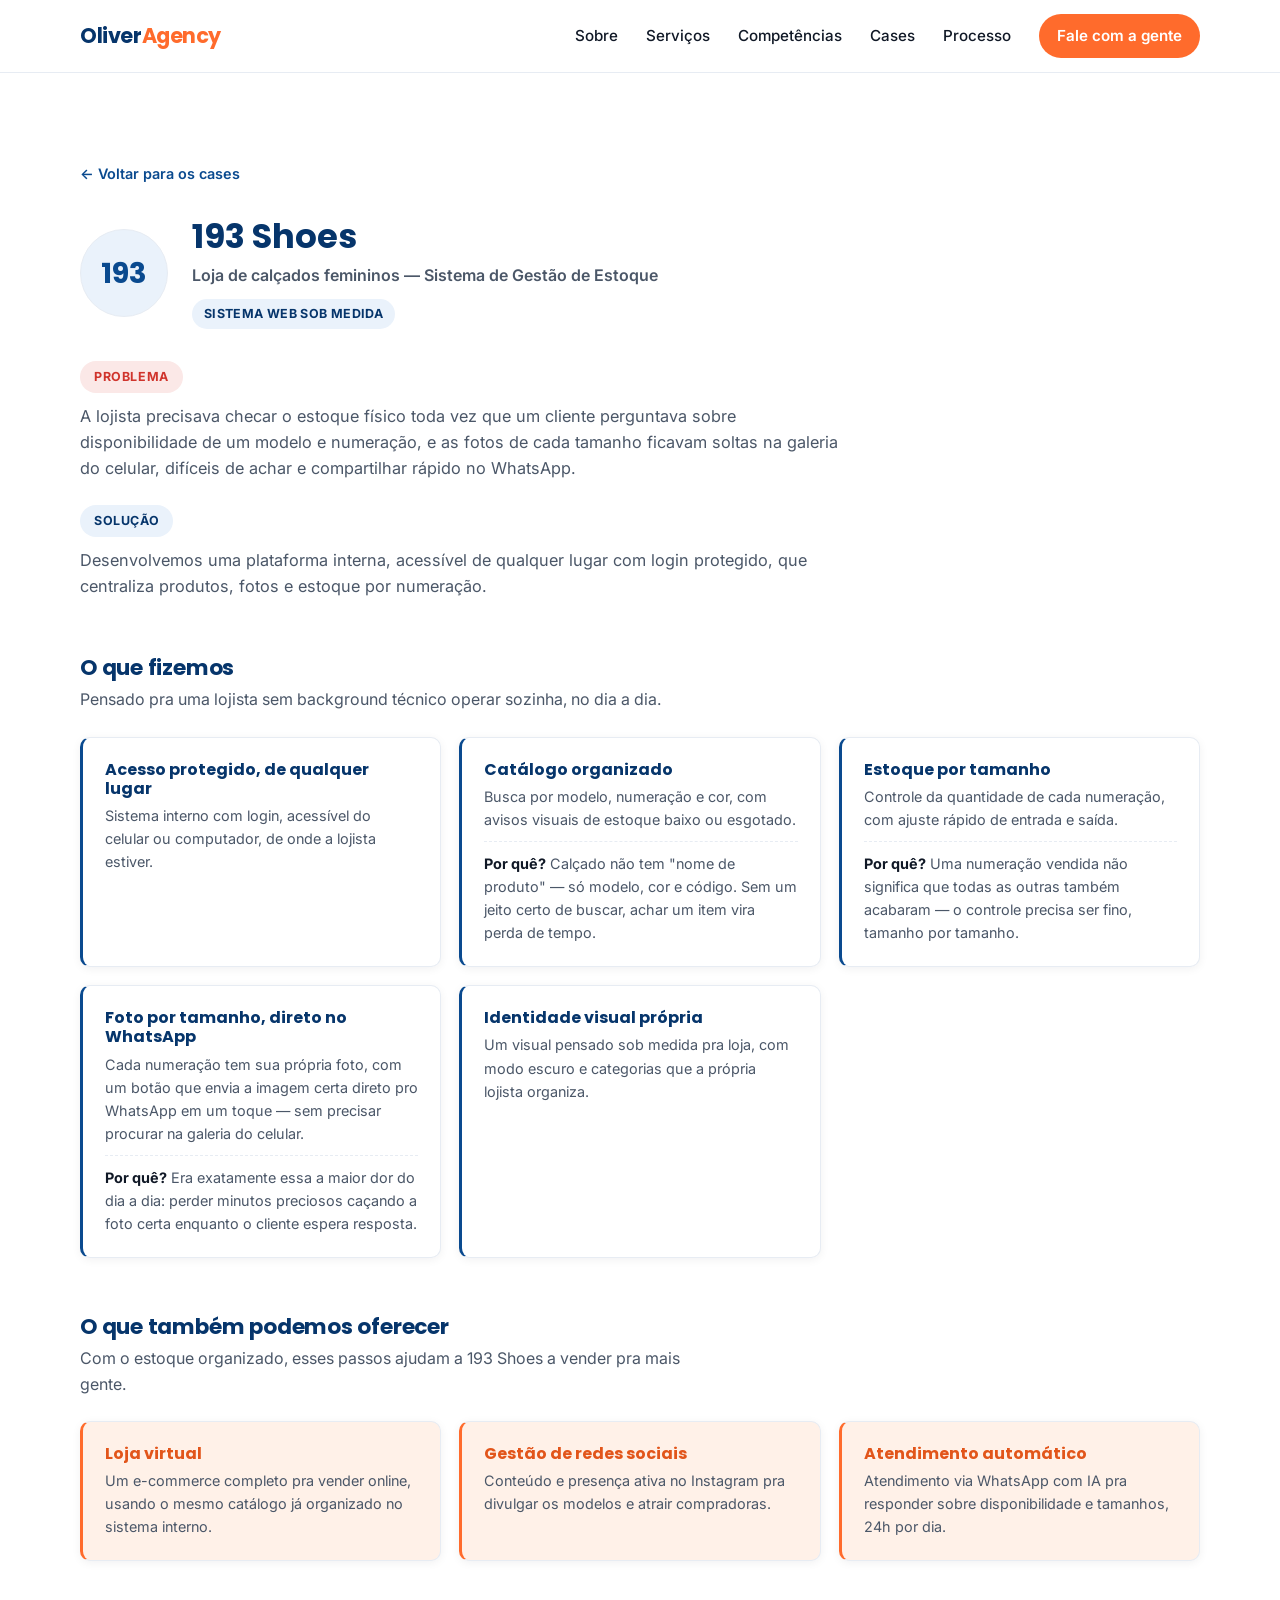
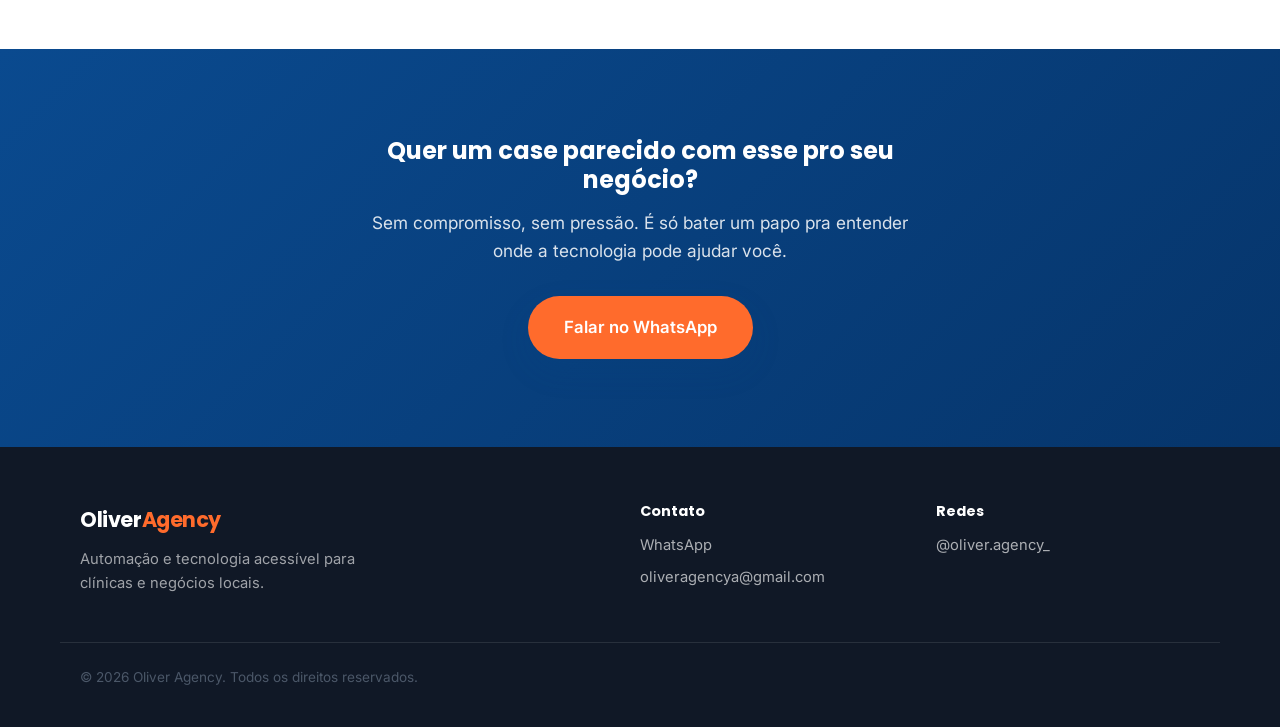
==== commit 17c8e30a: "Turn Problema/Solução into pill badges, add "Por quê?" rationale Plain red/orange text headings for " ====
--- a/cases/193-shoes.html
+++ b/cases/193-shoes.html
@@ -52,9 +52,9 @@
       </div>
 
       <div class="profile-story">
-        <h2 class="ps-heading ps-heading-problem">Problema</h2>
+        <span class="ps-badge ps-badge-problem">Problema</span>
         <p>A lojista precisava checar o estoque físico toda vez que um cliente perguntava sobre disponibilidade de um modelo e numeração, e as fotos de cada tamanho ficavam soltas na galeria do celular, difíceis de achar e compartilhar rápido no WhatsApp.</p>
-        <h2 class="ps-heading ps-heading-solution">Solução</h2>
+        <span class="ps-badge ps-badge-solution">Solução</span>
         <p>Desenvolvemos uma plataforma interna, acessível de qualquer lugar com login protegido, que centraliza produtos, fotos e estoque por numeração.</p>
       </div>
 
@@ -69,14 +69,17 @@
           <div class="service-card service-card-done">
             <h3>Catálogo organizado</h3>
             <p>Busca por modelo, numeração e cor, com avisos visuais de estoque baixo ou esgotado.</p>
+            <p class="service-why"><strong>Por quê?</strong> Calçado não tem "nome de produto" — só modelo, cor e código. Sem um jeito certo de buscar, achar um item vira perda de tempo.</p>
           </div>
           <div class="service-card service-card-done">
             <h3>Estoque por tamanho</h3>
             <p>Controle da quantidade de cada numeração, com ajuste rápido de entrada e saída.</p>
+            <p class="service-why"><strong>Por quê?</strong> Uma numeração vendida não significa que todas as outras também acabaram — o controle precisa ser fino, tamanho por tamanho.</p>
           </div>
           <div class="service-card service-card-done">
             <h3>Foto por tamanho, direto no WhatsApp</h3>
             <p>Cada numeração tem sua própria foto, com um botão que envia a imagem certa direto pro WhatsApp em um toque — sem precisar procurar na galeria do celular.</p>
+            <p class="service-why"><strong>Por quê?</strong> Era exatamente essa a maior dor do dia a dia: perder minutos preciosos caçando a foto certa enquanto o cliente espera resposta.</p>
           </div>
           <div class="service-card service-card-done">
             <h3>Identidade visual própria</h3>
--- a/css/style.css
+++ b/css/style.css
@@ -9,6 +9,7 @@
   --orange-dark: #e2551a;
   --orange-light: #fff1e8;
   --red: #d0342c;
+  --red-light: #fbe8e7;
   --white: #ffffff;
   --ink: #101826;
   --ink-soft: #4b5768;
@@ -694,16 +695,29 @@
   margin-top: 32px;
 }
 .profile-story h2 { font-size: 1.35rem; margin-bottom: 14px; }
-.ps-heading {
-  font-size: 1.1rem;
-  font-weight: 800;
+.ps-badge {
+  display: block;
+  width: fit-content;
+  font-size: 0.78rem;
+  font-weight: 700;
   text-transform: uppercase;
-  letter-spacing: 0.04em;
-  margin: 24px 0 8px;
-}
-.ps-heading:first-child { margin-top: 0; }
-.ps-heading-problem { color: var(--red); }
-.ps-heading-solution { color: var(--orange-dark); }
+  letter-spacing: 0.05em;
+  padding: 6px 14px;
+  border-radius: 999px;
+  margin: 24px 0 10px;
+}
+.ps-badge:first-child { margin-top: 0; }
+.ps-badge-problem { background: var(--red-light); color: var(--red); }
+.ps-badge-solution { background: var(--blue-light); color: var(--blue-dark); }
+
+.service-why {
+  margin-top: 10px;
+  padding-top: 10px;
+  border-top: 1px dashed var(--line);
+  font-size: 0.85rem;
+  color: var(--ink-soft);
+}
+.service-why strong { color: var(--ink); }
 .profile-story p { font-size: 1.02rem; }
 .profile-story p + p { margin-top: 1em; }
 
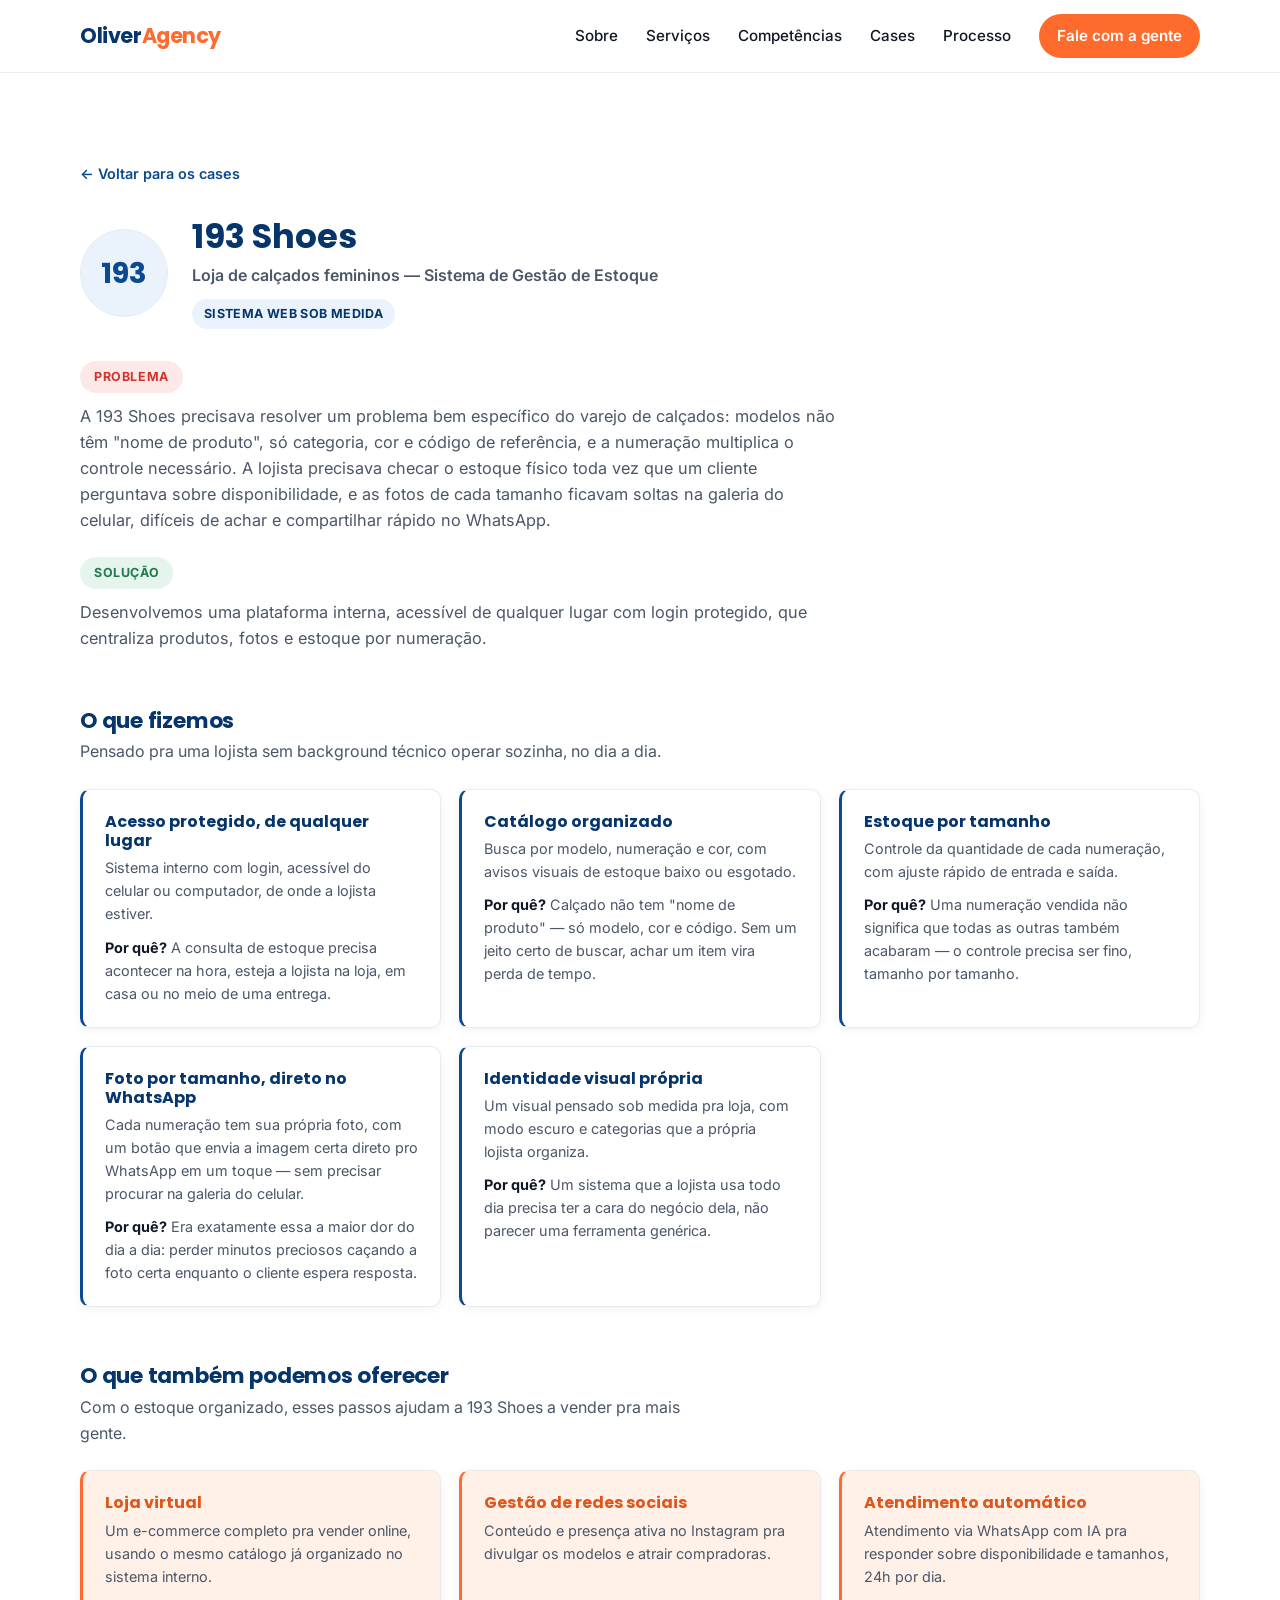
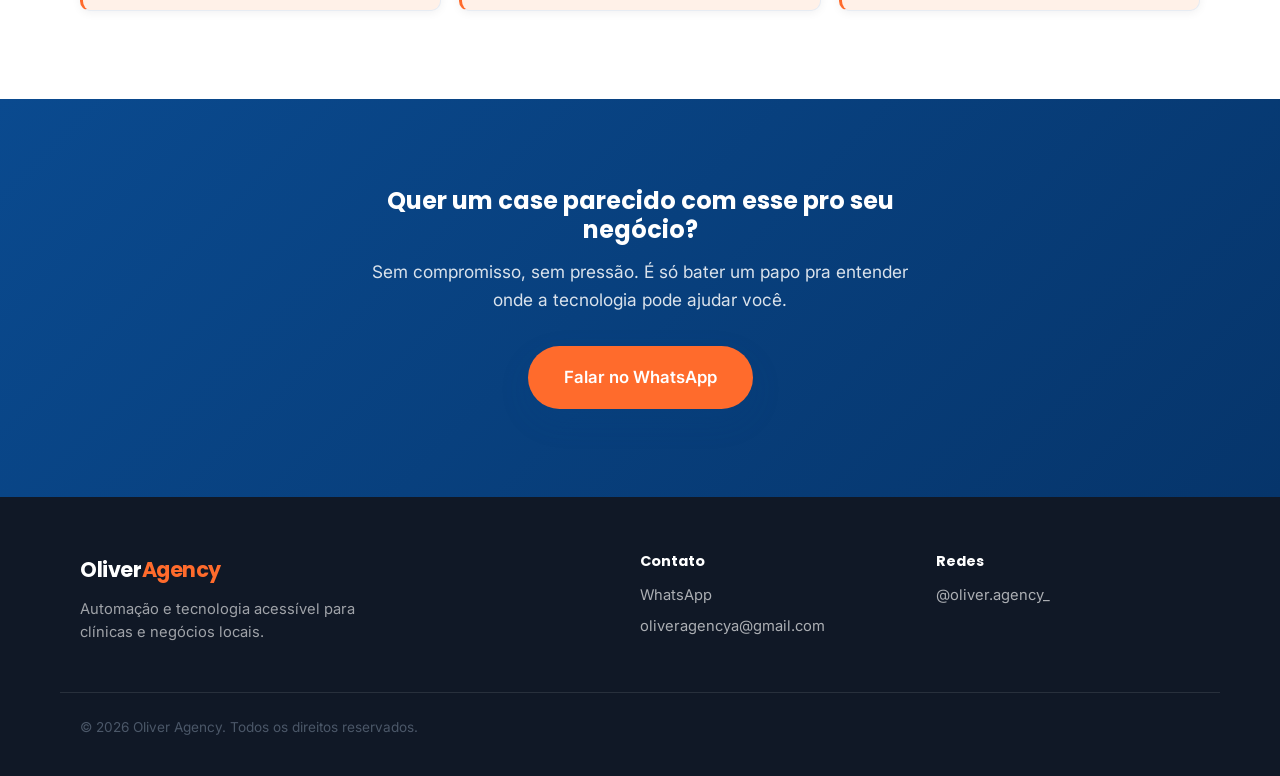
==== commit d16d26f8: "Rework Problema/Solução colors, "Por quê?" coverage, Odonto Med blocks - Solução pill: blue → green," ====
--- a/cases/193-shoes.html
+++ b/cases/193-shoes.html
@@ -53,7 +53,7 @@
 
       <div class="profile-story">
         <span class="ps-badge ps-badge-problem">Problema</span>
-        <p>A lojista precisava checar o estoque físico toda vez que um cliente perguntava sobre disponibilidade de um modelo e numeração, e as fotos de cada tamanho ficavam soltas na galeria do celular, difíceis de achar e compartilhar rápido no WhatsApp.</p>
+        <p>A 193 Shoes precisava resolver um problema bem específico do varejo de calçados: modelos não têm "nome de produto", só categoria, cor e código de referência, e a numeração multiplica o controle necessário. A lojista precisava checar o estoque físico toda vez que um cliente perguntava sobre disponibilidade, e as fotos de cada tamanho ficavam soltas na galeria do celular, difíceis de achar e compartilhar rápido no WhatsApp.</p>
         <span class="ps-badge ps-badge-solution">Solução</span>
         <p>Desenvolvemos uma plataforma interna, acessível de qualquer lugar com login protegido, que centraliza produtos, fotos e estoque por numeração.</p>
       </div>
@@ -65,6 +65,7 @@
           <div class="service-card service-card-done">
             <h3>Acesso protegido, de qualquer lugar</h3>
             <p>Sistema interno com login, acessível do celular ou computador, de onde a lojista estiver.</p>
+            <p class="service-why"><strong>Por quê?</strong> A consulta de estoque precisa acontecer na hora, esteja a lojista na loja, em casa ou no meio de uma entrega.</p>
           </div>
           <div class="service-card service-card-done">
             <h3>Catálogo organizado</h3>
@@ -84,6 +85,7 @@
           <div class="service-card service-card-done">
             <h3>Identidade visual própria</h3>
             <p>Um visual pensado sob medida pra loja, com modo escuro e categorias que a própria lojista organiza.</p>
+            <p class="service-why"><strong>Por quê?</strong> Um sistema que a lojista usa todo dia precisa ter a cara do negócio dela, não parecer uma ferramenta genérica.</p>
           </div>
         </div>
       </div>
--- a/css/style.css
+++ b/css/style.css
@@ -10,6 +10,8 @@
   --orange-light: #fff1e8;
   --red: #d0342c;
   --red-light: #fbe8e7;
+  --green: #1f7a4d;
+  --green-light: #e5f4ec;
   --white: #ffffff;
   --ink: #101826;
   --ink-soft: #4b5768;
@@ -708,12 +710,28 @@
 }
 .ps-badge:first-child { margin-top: 0; }
 .ps-badge-problem { background: var(--red-light); color: var(--red); }
-.ps-badge-solution { background: var(--blue-light); color: var(--blue-dark); }
-
+.ps-badge-solution { background: var(--green-light); color: var(--green); }
+
+.service-card { display: flex; flex-direction: column; }
+
+.service-block {
+  margin-top: 48px;
+  padding-top: 40px;
+  border-top: 2px solid var(--line);
+}
+.service-block:first-of-type { margin-top: 32px; padding-top: 0; border-top: none; }
+.service-block-title {
+  display: flex;
+  align-items: center;
+  gap: 10px;
+  font-family: var(--font-head);
+  font-weight: 700;
+  font-size: 1.55rem;
+  color: var(--blue-dark);
+  margin-bottom: 20px;
+}
 .service-why {
   margin-top: 10px;
-  padding-top: 10px;
-  border-top: 1px dashed var(--line);
   font-size: 0.85rem;
   color: var(--ink-soft);
 }
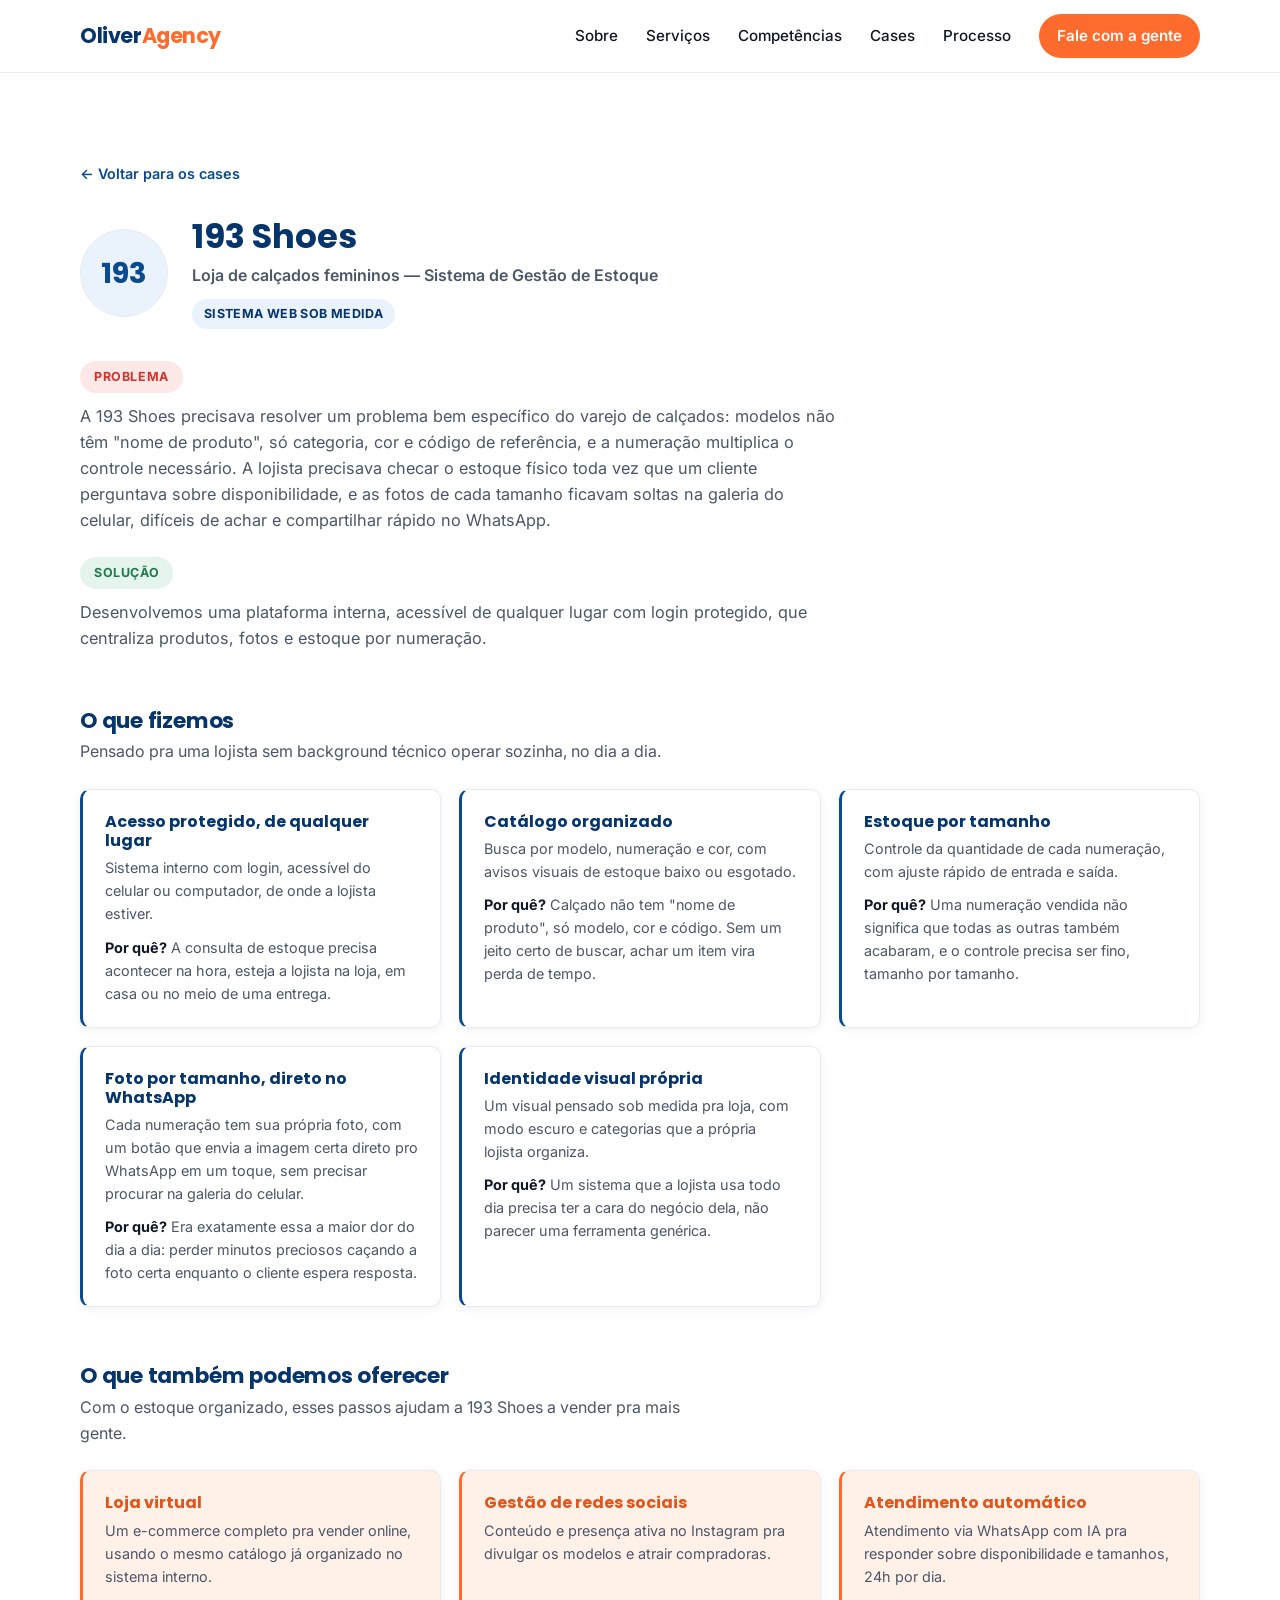
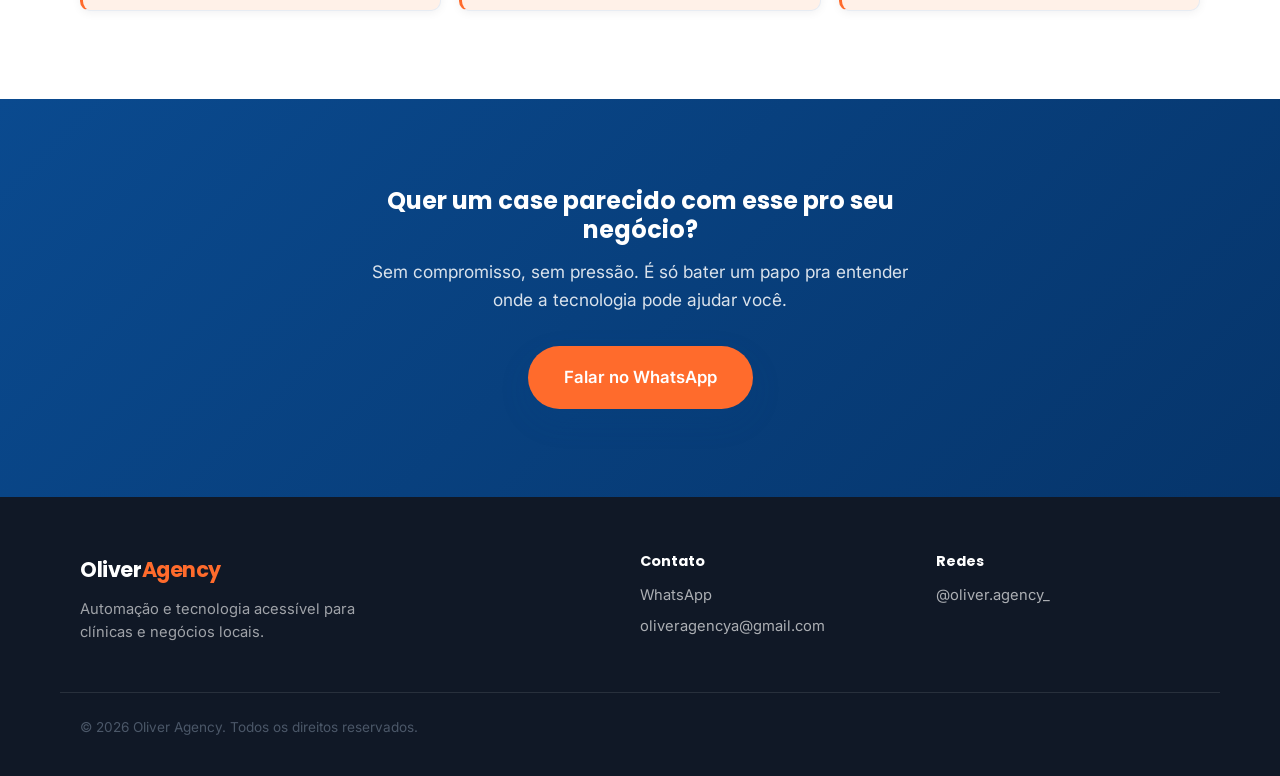
==== commit e4249a5b: "Remove em-dashes from prose across all case pages Rewrote every paragraph and "Por quê?" sentence th" ====
--- a/cases/193-shoes.html
+++ b/cases/193-shoes.html
@@ -70,16 +70,16 @@
           <div class="service-card service-card-done">
             <h3>Catálogo organizado</h3>
             <p>Busca por modelo, numeração e cor, com avisos visuais de estoque baixo ou esgotado.</p>
-            <p class="service-why"><strong>Por quê?</strong> Calçado não tem "nome de produto" — só modelo, cor e código. Sem um jeito certo de buscar, achar um item vira perda de tempo.</p>
+            <p class="service-why"><strong>Por quê?</strong> Calçado não tem "nome de produto", só modelo, cor e código. Sem um jeito certo de buscar, achar um item vira perda de tempo.</p>
           </div>
           <div class="service-card service-card-done">
             <h3>Estoque por tamanho</h3>
             <p>Controle da quantidade de cada numeração, com ajuste rápido de entrada e saída.</p>
-            <p class="service-why"><strong>Por quê?</strong> Uma numeração vendida não significa que todas as outras também acabaram — o controle precisa ser fino, tamanho por tamanho.</p>
+            <p class="service-why"><strong>Por quê?</strong> Uma numeração vendida não significa que todas as outras também acabaram, e o controle precisa ser fino, tamanho por tamanho.</p>
           </div>
           <div class="service-card service-card-done">
             <h3>Foto por tamanho, direto no WhatsApp</h3>
-            <p>Cada numeração tem sua própria foto, com um botão que envia a imagem certa direto pro WhatsApp em um toque — sem precisar procurar na galeria do celular.</p>
+            <p>Cada numeração tem sua própria foto, com um botão que envia a imagem certa direto pro WhatsApp em um toque, sem precisar procurar na galeria do celular.</p>
             <p class="service-why"><strong>Por quê?</strong> Era exatamente essa a maior dor do dia a dia: perder minutos preciosos caçando a foto certa enquanto o cliente espera resposta.</p>
           </div>
           <div class="service-card service-card-done">
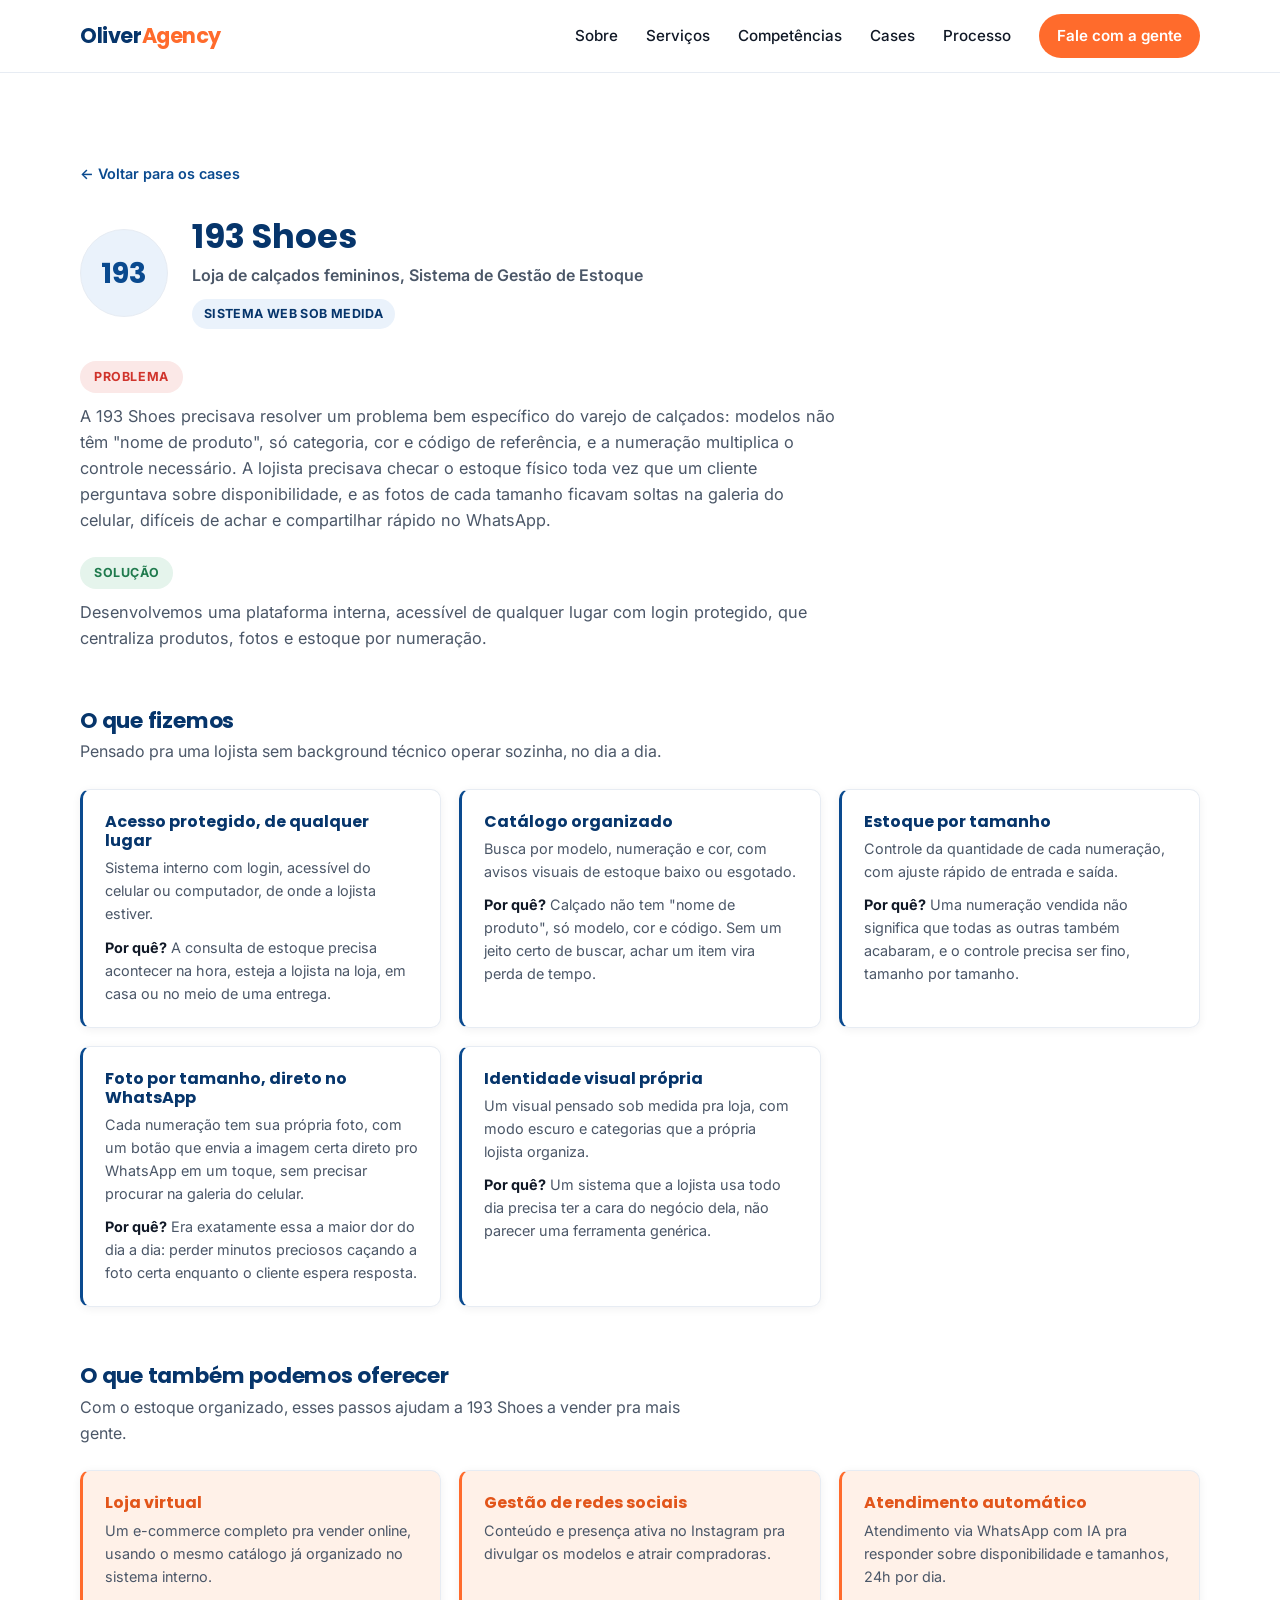
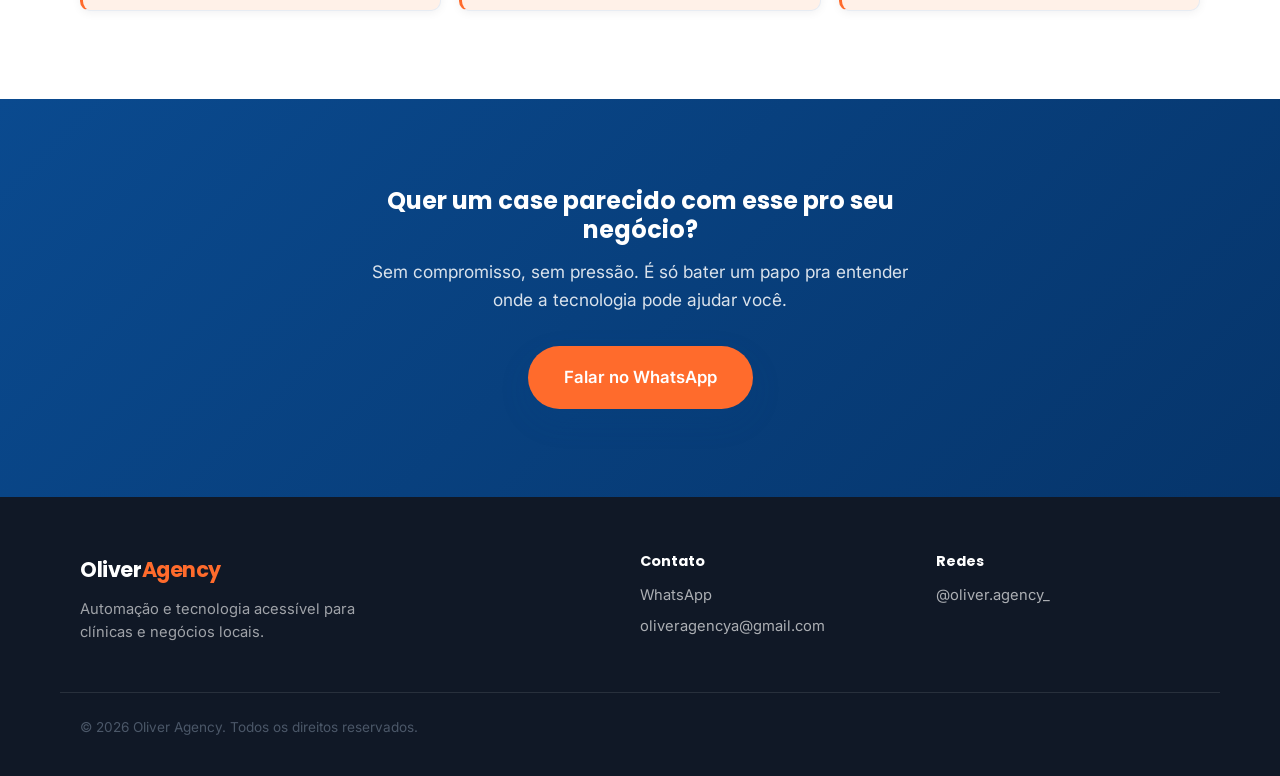
==== commit 4efdde81: "Reescreve todo o conteúdo textual do site com posicionamento institucional Atualiza hero, sobre, ser" ====
--- a/cases/193-shoes.html
+++ b/cases/193-shoes.html
@@ -3,7 +3,7 @@
 <head>
 <meta charset="UTF-8">
 <meta name="viewport" content="width=device-width, initial-scale=1.0">
-<title>193 Shoes — Sistema de Gestão de Estoque | Oliver Agency</title>
+<title>193 Shoes, Sistema de Gestão de Estoque | Oliver Agency</title>
 <meta name="description" content="Sistema web de controle de estoque por numeração desenvolvido pela Oliver Agency para a loja de calçados 193 Shoes.">
 <link rel="icon" href="data:image/svg+xml,<svg xmlns=%22http://www.w3.org/2000/svg%22 viewBox=%220 0 100 100%22><rect width=%22100%22 height=%22100%22 rx=%2220%22 fill=%22%230A4A8F%22/><text x=%2250%22 y=%2268%22 font-size=%2260%22 text-anchor=%22middle%22 fill=%22%23FF6B2C%22 font-family=%22Arial%22>O</text></svg>">
 <link rel="preconnect" href="https://fonts.googleapis.com">
@@ -44,7 +44,7 @@
         </div>
         <div class="profile-heading">
           <h1>193 Shoes</h1>
-          <p class="profile-niche">Loja de calçados femininos — Sistema de Gestão de Estoque</p>
+          <p class="profile-niche">Loja de calçados femininos, Sistema de Gestão de Estoque</p>
           <div class="profile-badges">
             <span class="status-badge">Sistema web sob medida</span>
           </div>
--- a/css/style.css
+++ b/css/style.css
@@ -331,6 +331,29 @@
 .card h3 { font-size: 1.15rem; margin-bottom: 10px; }
 .card p { margin-bottom: 0; font-size: 0.97rem; }
 
+.card-service {
+  cursor: pointer;
+  display: flex;
+  flex-direction: column;
+}
+.card-service:focus-visible {
+  outline: 2px solid var(--blue);
+  outline-offset: 3px;
+}
+.card-more {
+  display: inline-flex;
+  align-items: center;
+  gap: 4px;
+  margin-top: auto;
+  padding-top: 16px;
+  font-size: 0.85rem;
+  font-weight: 700;
+  color: var(--orange-dark);
+  transition: gap 0.2s ease;
+}
+.card-service:hover .card-more,
+.card-service:focus-visible .card-more { gap: 8px; }
+
 .card-icon {
   width: 56px;
   height: 56px;
@@ -395,8 +418,9 @@
   min-width: 0;
   scroll-snap-type: x proximity;
   -webkit-overflow-scrolling: touch;
-  scrollbar-width: thin;
-}
+  scrollbar-width: none;
+}
+.cases-viewport::-webkit-scrollbar { display: none; }
 .cases-slide { scroll-snap-align: start; }
 .cases-track {
   display: flex;
@@ -971,3 +995,188 @@
   .footer-inner { grid-template-columns: 1fr; }
   .diff-item { padding: 16px 0; }
 }
+
+/* ==========================================================================
+   Modal de serviço
+   ========================================================================== */
+.modal-overlay {
+  position: fixed;
+  inset: 0;
+  background: rgba(16, 24, 38, 0.55);
+  backdrop-filter: blur(4px);
+  -webkit-backdrop-filter: blur(4px);
+  display: flex;
+  align-items: center;
+  justify-content: center;
+  z-index: 300;
+  padding: 24px;
+  opacity: 0;
+  transition: opacity 0.25s ease;
+}
+.modal-overlay.is-open { opacity: 1; }
+.modal-overlay[hidden] { display: none; }
+
+.modal-panel {
+  position: relative;
+  background: #fff;
+  border-radius: var(--radius);
+  max-width: 560px;
+  width: 100%;
+  max-height: 88vh;
+  overflow-y: auto;
+  padding: 36px 32px 32px;
+  box-shadow: var(--shadow-md);
+  transform: translateY(16px) scale(0.98);
+  opacity: 0;
+  transition: transform 0.28s cubic-bezier(0.2, 0.8, 0.2, 1), opacity 0.25s ease;
+}
+.modal-overlay.is-open .modal-panel {
+  transform: translateY(0) scale(1);
+  opacity: 1;
+}
+@media (prefers-reduced-motion: reduce) {
+  .modal-overlay, .modal-panel { transition: none; }
+}
+
+.modal-close {
+  position: absolute;
+  top: 18px;
+  right: 18px;
+  width: 36px;
+  height: 36px;
+  border-radius: 50%;
+  border: 1px solid var(--line);
+  background: var(--bg-alt);
+  color: var(--ink);
+  display: flex;
+  align-items: center;
+  justify-content: center;
+  cursor: pointer;
+  transition: background 0.2s ease, color 0.2s ease;
+}
+.modal-close:hover { background: var(--orange); color: #fff; border-color: var(--orange); }
+
+.modal-header {
+  display: flex;
+  align-items: center;
+  gap: 16px;
+  margin-bottom: 14px;
+  padding-right: 36px;
+}
+.modal-icon {
+  width: 52px;
+  height: 52px;
+  border-radius: 14px;
+  background: var(--orange-light);
+  color: var(--orange-dark);
+  display: flex;
+  align-items: center;
+  justify-content: center;
+  flex-shrink: 0;
+}
+.modal-icon svg { width: 26px; height: 26px; }
+.modal-header h2 { font-size: 1.3rem; margin: 0; }
+
+.modal-summary {
+  font-family: var(--font-head);
+  font-weight: 700;
+  font-size: 1.15rem;
+  color: var(--blue-dark);
+  line-height: 1.4;
+  margin-bottom: 24px;
+}
+
+.modal-subhead {
+  font-size: 0.9rem;
+  font-weight: 700;
+  text-transform: uppercase;
+  letter-spacing: 0.04em;
+  color: var(--blue);
+  margin: 0 0 12px;
+}
+
+.modal-steps {
+  list-style: none;
+  counter-reset: modal-step;
+  margin: 0 0 24px;
+  padding: 0;
+  display: flex;
+  flex-direction: column;
+  gap: 10px;
+}
+.modal-steps li {
+  counter-increment: modal-step;
+  position: relative;
+  padding-left: 34px;
+  font-size: 0.95rem;
+  color: var(--ink);
+}
+.modal-steps li::before {
+  content: counter(modal-step);
+  position: absolute;
+  left: 0;
+  top: 0;
+  width: 24px;
+  height: 24px;
+  border-radius: 50%;
+  background: var(--blue-light);
+  color: var(--blue-dark);
+  font-size: 0.78rem;
+  font-weight: 700;
+  display: flex;
+  align-items: center;
+  justify-content: center;
+}
+
+.modal-included {
+  list-style: none;
+  margin: 0 0 20px;
+  padding: 0;
+  display: flex;
+  flex-direction: column;
+  gap: 8px;
+}
+.modal-included li {
+  position: relative;
+  padding-left: 26px;
+  font-size: 0.95rem;
+  color: var(--ink);
+}
+.modal-included li::before {
+  content: "✓";
+  position: absolute;
+  left: 0;
+  top: 0;
+  color: var(--orange-dark);
+  font-weight: 700;
+}
+
+.modal-audience {
+  font-size: 0.92rem;
+  color: var(--ink-soft);
+  background: var(--bg-alt);
+  border-radius: var(--radius-sm);
+  padding: 14px 16px;
+  margin-bottom: 20px;
+}
+.modal-audience strong { color: var(--ink); }
+
+.modal-note {
+  font-size: 0.85rem;
+  color: var(--ink-soft);
+  margin-bottom: 20px;
+}
+
+.modal-cta { width: 100%; justify-content: center; }
+
+@media (max-width: 640px) {
+  .modal-overlay { padding: 0; align-items: flex-end; }
+  .modal-panel {
+    max-width: 100%;
+    max-height: 90vh;
+    border-radius: 20px 20px 0 0;
+    padding: 28px 22px 24px;
+    transform: translateY(100%);
+  }
+  .modal-overlay.is-open .modal-panel { transform: translateY(0); }
+}
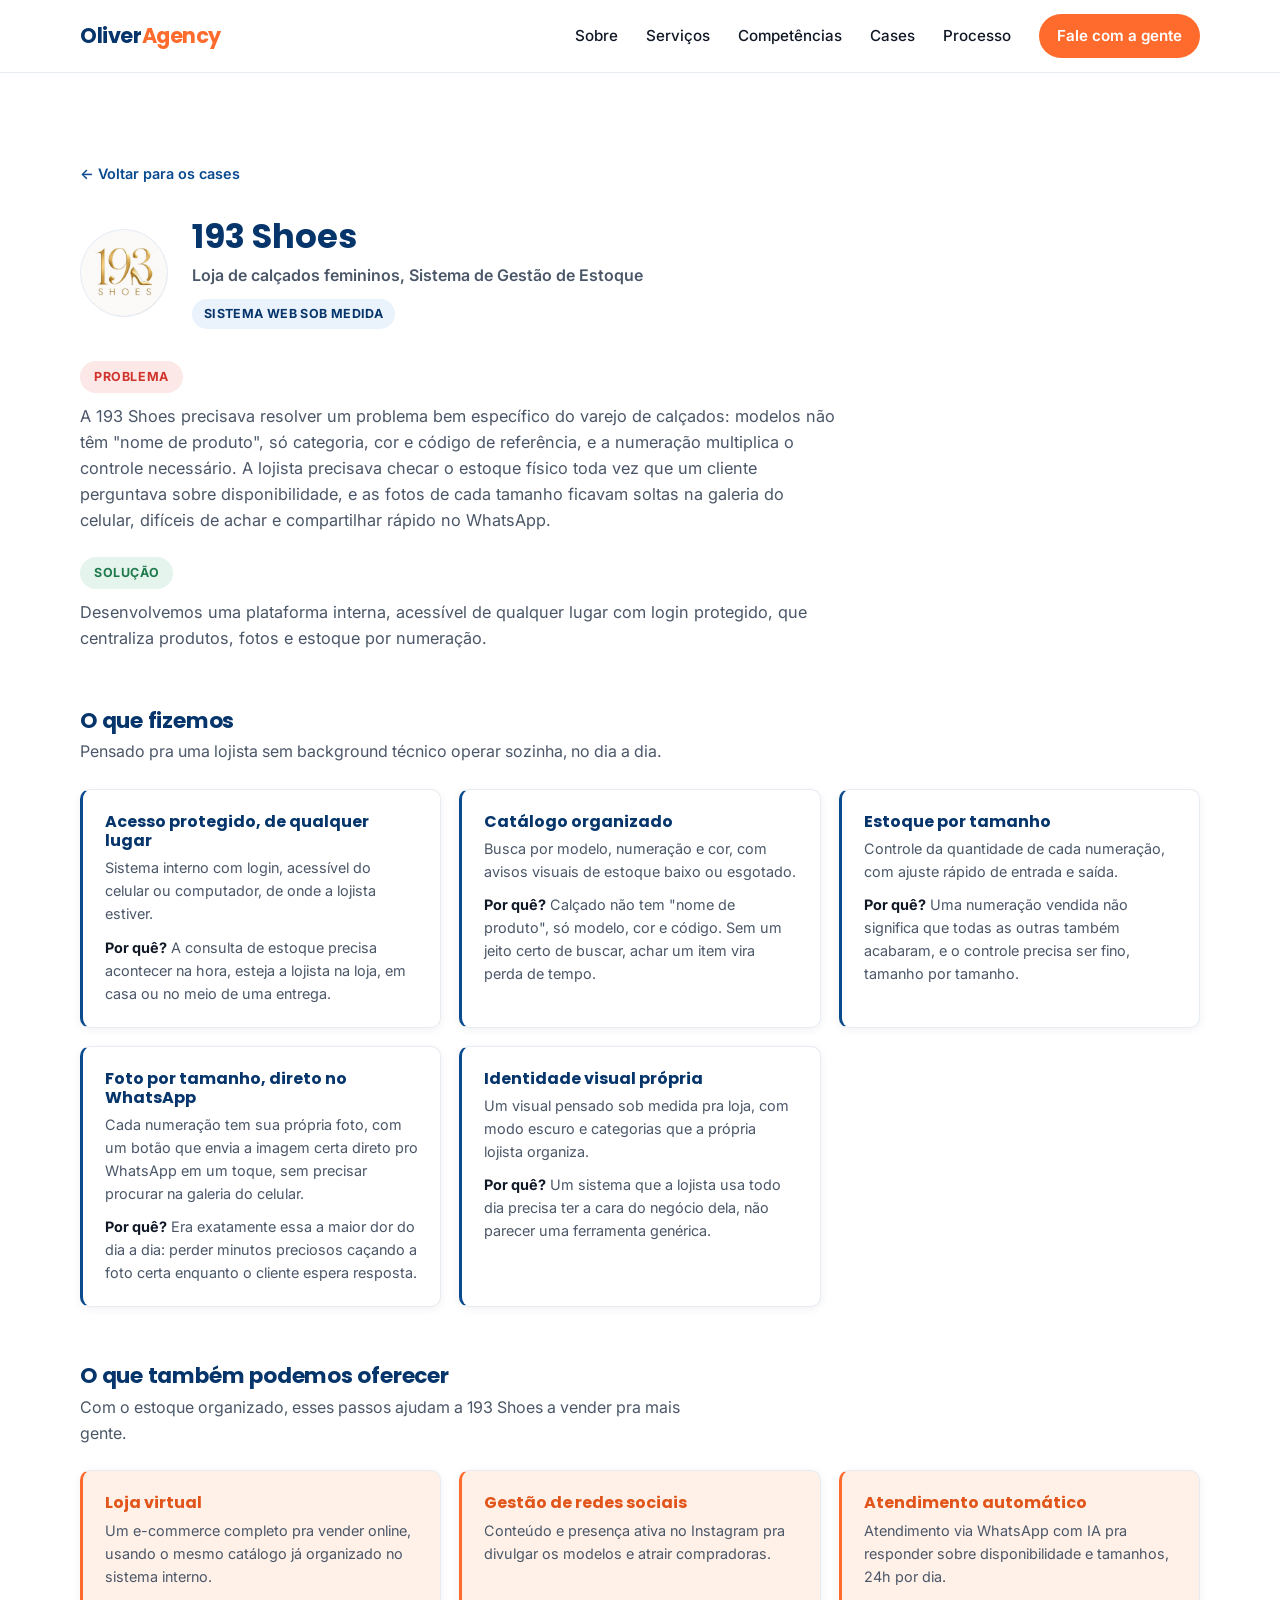
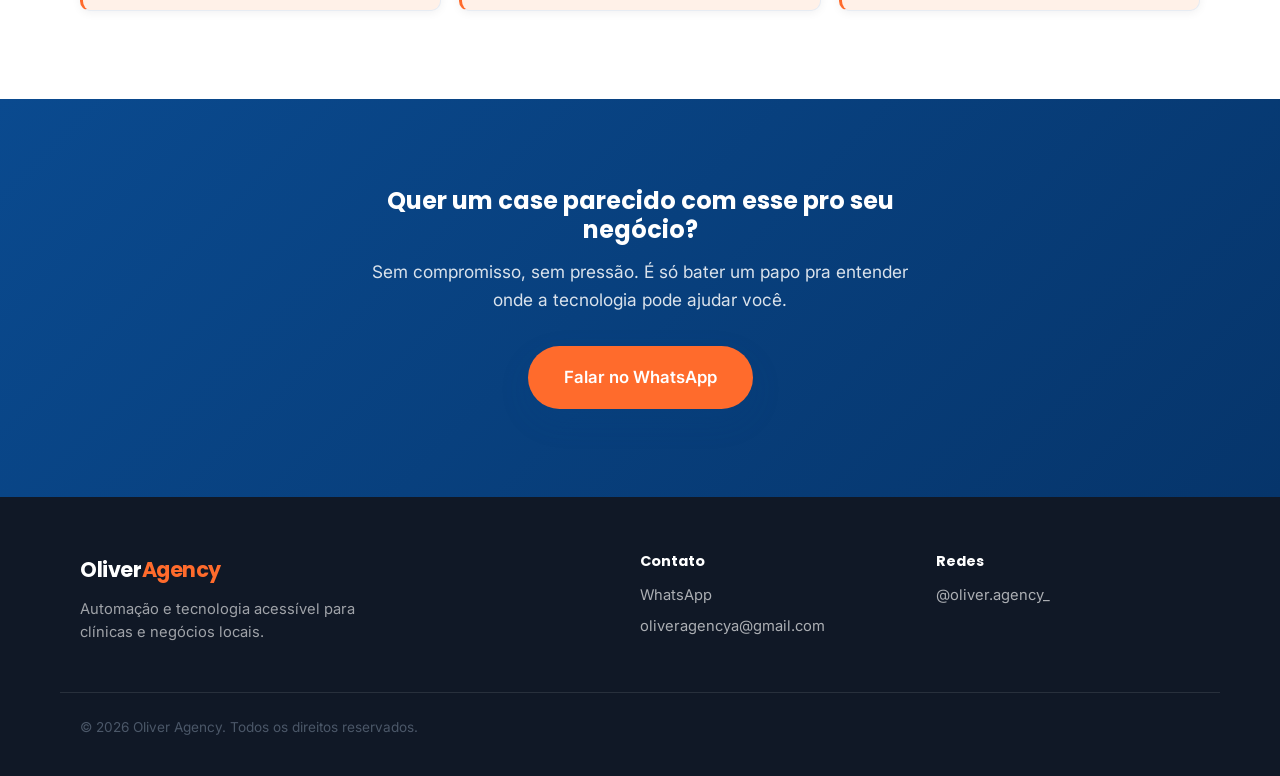
==== commit 985f7cee: "Usa o logo real da 193 Shoes também na página de perfil do case O avatar na página cases/193-shoes.h" ====
--- a/cases/193-shoes.html
+++ b/cases/193-shoes.html
@@ -40,7 +40,7 @@
 
       <div class="profile-hero">
         <div class="profile-avatar">
-          <span class="profile-avatar-fallback">193</span>
+          <img src="../assets/img/193-shoes.png" alt="Logo da 193 Shoes">
         </div>
         <div class="profile-heading">
           <h1>193 Shoes</h1>
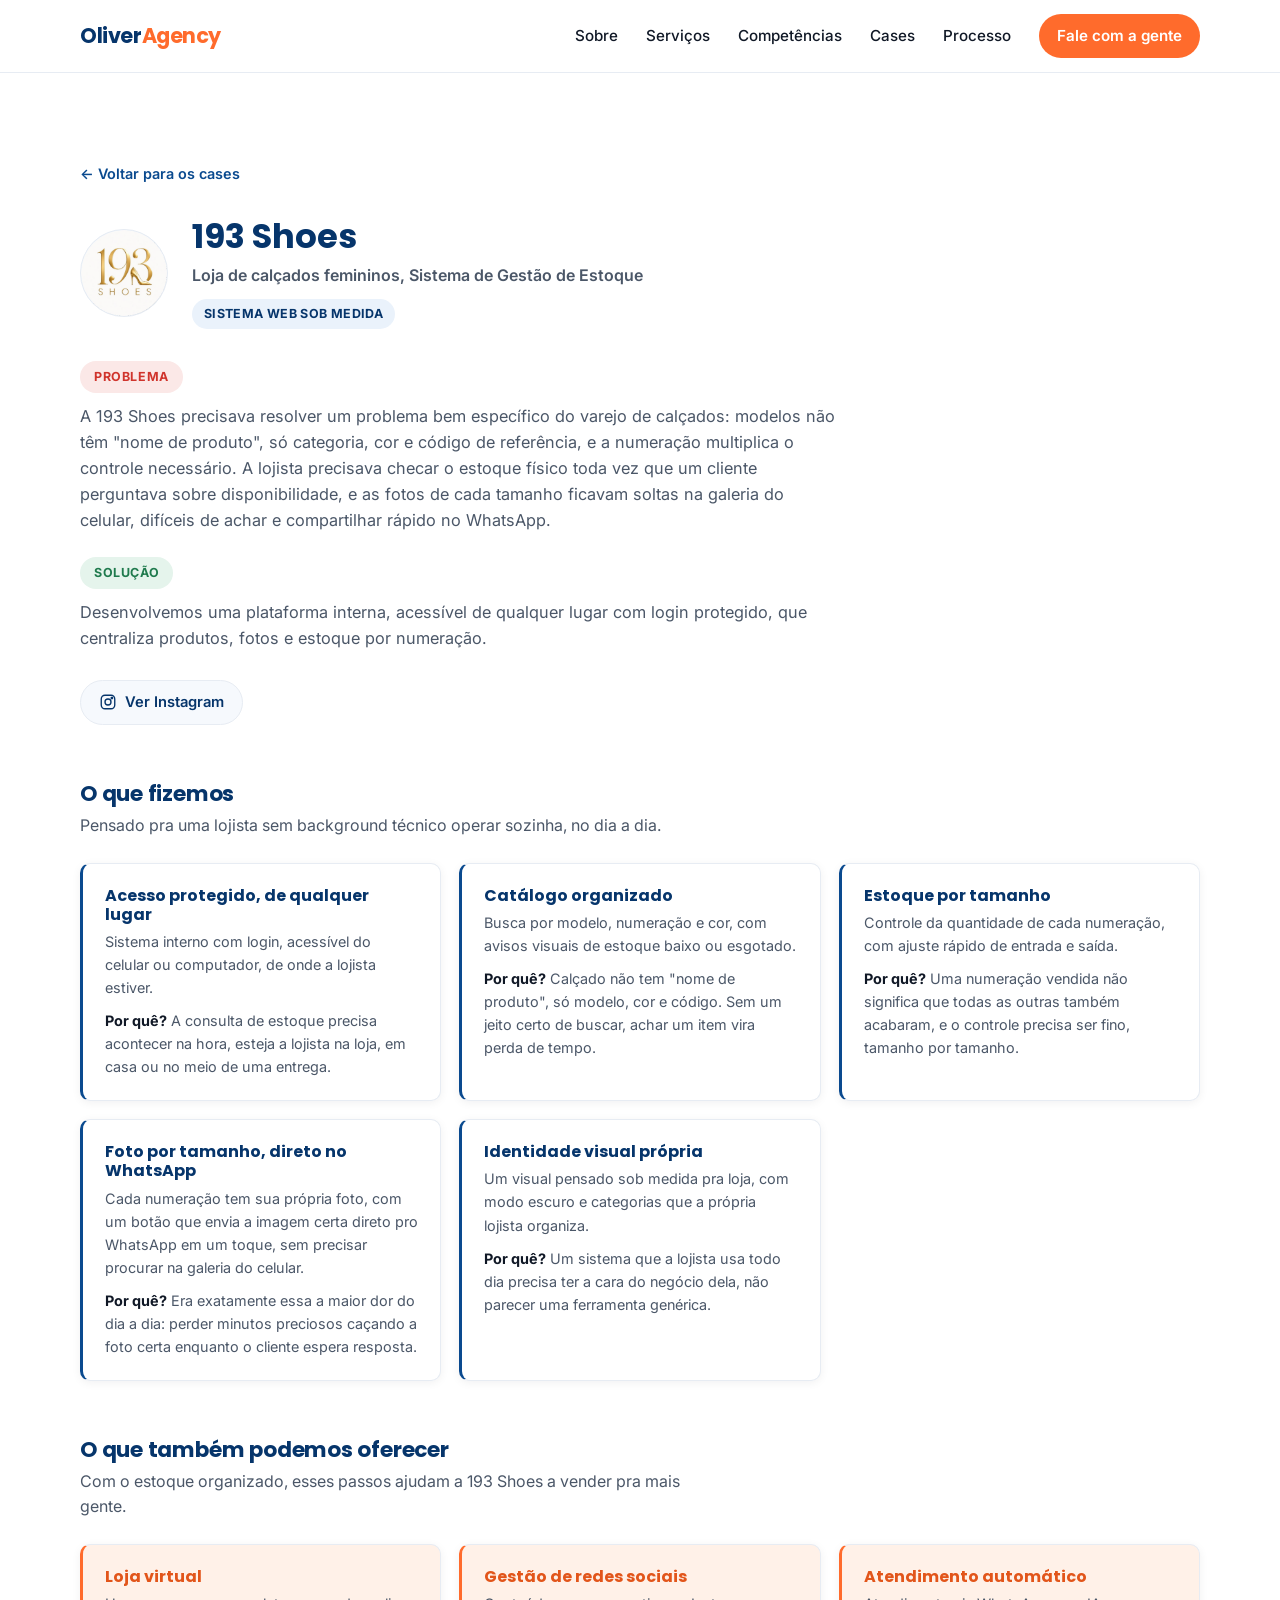
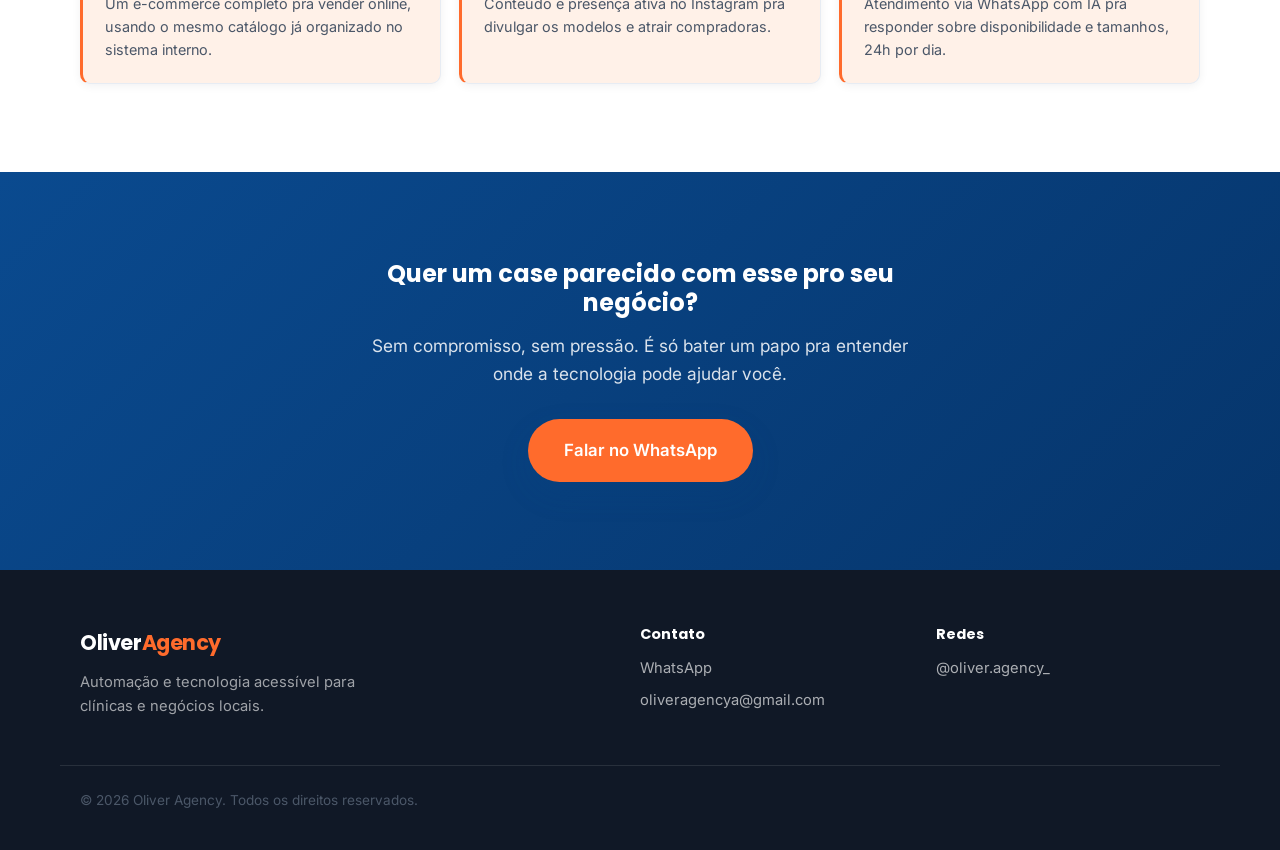
==== commit a59b937c: "Adiciona Instagram de 193 Shoes, JF Move e Dra. Yumi Sasaki nos cases Completa os links de contato d" ====
--- a/cases/193-shoes.html
+++ b/cases/193-shoes.html
@@ -56,6 +56,18 @@
         <p>A 193 Shoes precisava resolver um problema bem específico do varejo de calçados: modelos não têm "nome de produto", só categoria, cor e código de referência, e a numeração multiplica o controle necessário. A lojista precisava checar o estoque físico toda vez que um cliente perguntava sobre disponibilidade, e as fotos de cada tamanho ficavam soltas na galeria do celular, difíceis de achar e compartilhar rápido no WhatsApp.</p>
         <span class="ps-badge ps-badge-solution">Solução</span>
         <p>Desenvolvemos uma plataforma interna, acessível de qualquer lugar com login protegido, que centraliza produtos, fotos e estoque por numeração.</p>
+      </div>
+
+      <div class="profile-links">
+        <a class="profile-link social-preview" href="https://www.instagram.com/193shoes" target="_blank" rel="noopener">
+          <svg viewBox="0 0 24 24" width="18" height="18" fill="none" stroke="currentColor" stroke-width="1.8"><rect x="3" y="3" width="18" height="18" rx="5"/><circle cx="12" cy="12" r="4"/><circle cx="17.2" cy="6.8" r="1"/></svg>
+          Ver Instagram
+          <span class="social-preview-card">
+            <img src="../assets/img/193-shoes.png" alt="">
+            <span class="social-preview-handle">@193shoes</span>
+            <span class="social-preview-cta">Ver perfil completo →</span>
+          </span>
+        </a>
       </div>
 
       <div class="service-group">
--- a/css/style.css
+++ b/css/style.css
@@ -518,6 +518,89 @@
   transition: gap 0.2s ease;
 }
 .case-cta-link:hover { gap: 8px; }
+
+/* Portfólio (capas com prova visual) */
+.portfolio-covers-grid {
+  display: grid;
+  grid-template-columns: repeat(auto-fit, minmax(260px, 1fr));
+  gap: 28px;
+}
+.portfolio-cover {
+  display: block;
+  background: #fff;
+  border: 1px solid var(--line);
+  border-radius: var(--radius);
+  overflow: hidden;
+  box-shadow: var(--shadow-sm);
+  transition: transform 0.25s ease, box-shadow 0.25s ease;
+}
+.portfolio-cover:hover,
+.portfolio-cover:focus-visible { transform: translateY(-4px); box-shadow: var(--shadow-md); }
+
+.portfolio-cover-media { display: block; position: relative; aspect-ratio: 8 / 5; overflow: hidden; background: var(--blue-light); }
+.portfolio-cover-media img {
+  width: 100%;
+  height: 100%;
+  object-fit: cover;
+  display: block;
+  transition: filter 0.35s ease, transform 0.35s ease;
+}
+.portfolio-cover-overlay {
+  position: absolute;
+  inset: 0;
+  display: flex;
+  align-items: center;
+  justify-content: center;
+  background: linear-gradient(180deg, rgba(10, 20, 40, 0.1), rgba(10, 20, 40, 0.72));
+  opacity: 0;
+  transition: opacity 0.35s ease;
+}
+.portfolio-cover-cta {
+  display: inline-flex;
+  align-items: center;
+  gap: 8px;
+  color: #fff;
+  font-family: var(--font-head);
+  font-weight: 700;
+  font-size: 1rem;
+}
+.portfolio-cover:hover .portfolio-cover-media img,
+.portfolio-cover:focus-visible .portfolio-cover-media img {
+  filter: blur(3px) brightness(0.75);
+  transform: scale(1.05);
+}
+.portfolio-cover:hover .portfolio-cover-overlay,
+.portfolio-cover:focus-visible .portfolio-cover-overlay { opacity: 1; }
+
+@media (hover: none) {
+  .portfolio-cover-overlay {
+    opacity: 1;
+    align-items: flex-end;
+    padding-bottom: 14px;
+    background: linear-gradient(180deg, rgba(10, 20, 40, 0) 50%, rgba(10, 20, 40, 0.7));
+  }
+  .portfolio-cover-media img { filter: none !important; transform: none !important; }
+}
+
+.portfolio-cover-caption { padding: 16px 18px; display: flex; flex-direction: column; gap: 2px; }
+.portfolio-cover-caption strong { font-family: var(--font-head); font-size: 1rem; color: var(--ink); }
+.portfolio-cover-caption span { font-size: 0.85rem; color: var(--ink-soft); }
+
+.portfolio-cover-more { aspect-ratio: 8 / 5.6; }
+.portfolio-cover-more-inner {
+  height: 100%;
+  display: flex;
+  flex-direction: column;
+  align-items: center;
+  justify-content: center;
+  text-align: center;
+  gap: 10px;
+  padding: 28px 20px;
+  background: linear-gradient(135deg, var(--blue-light), var(--orange-light));
+  color: var(--blue-dark);
+}
+.portfolio-cover-more-inner strong { font-family: var(--font-head); font-size: 1.05rem; color: var(--ink); }
+.portfolio-cover-more-inner span { font-size: 0.85rem; color: var(--ink-soft); max-width: 220px; }
 
 .case-links {
   display: flex;
